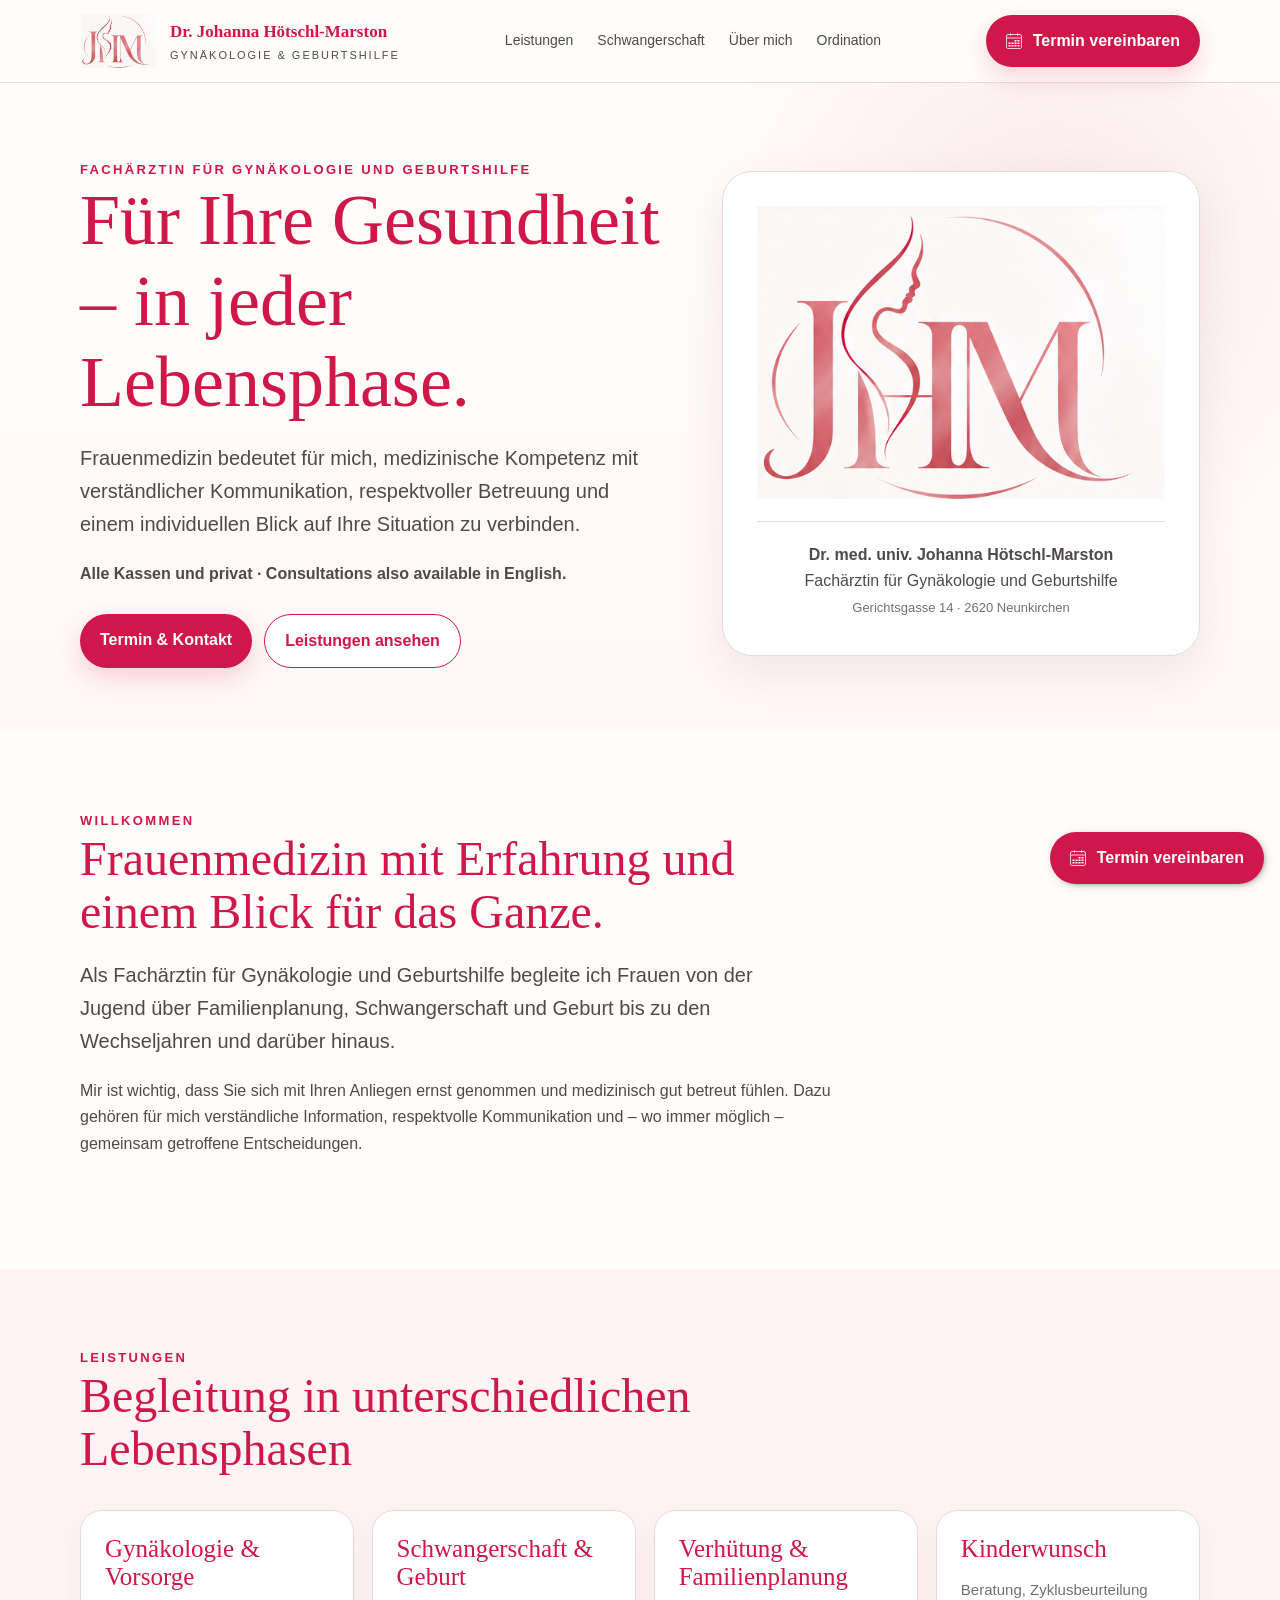
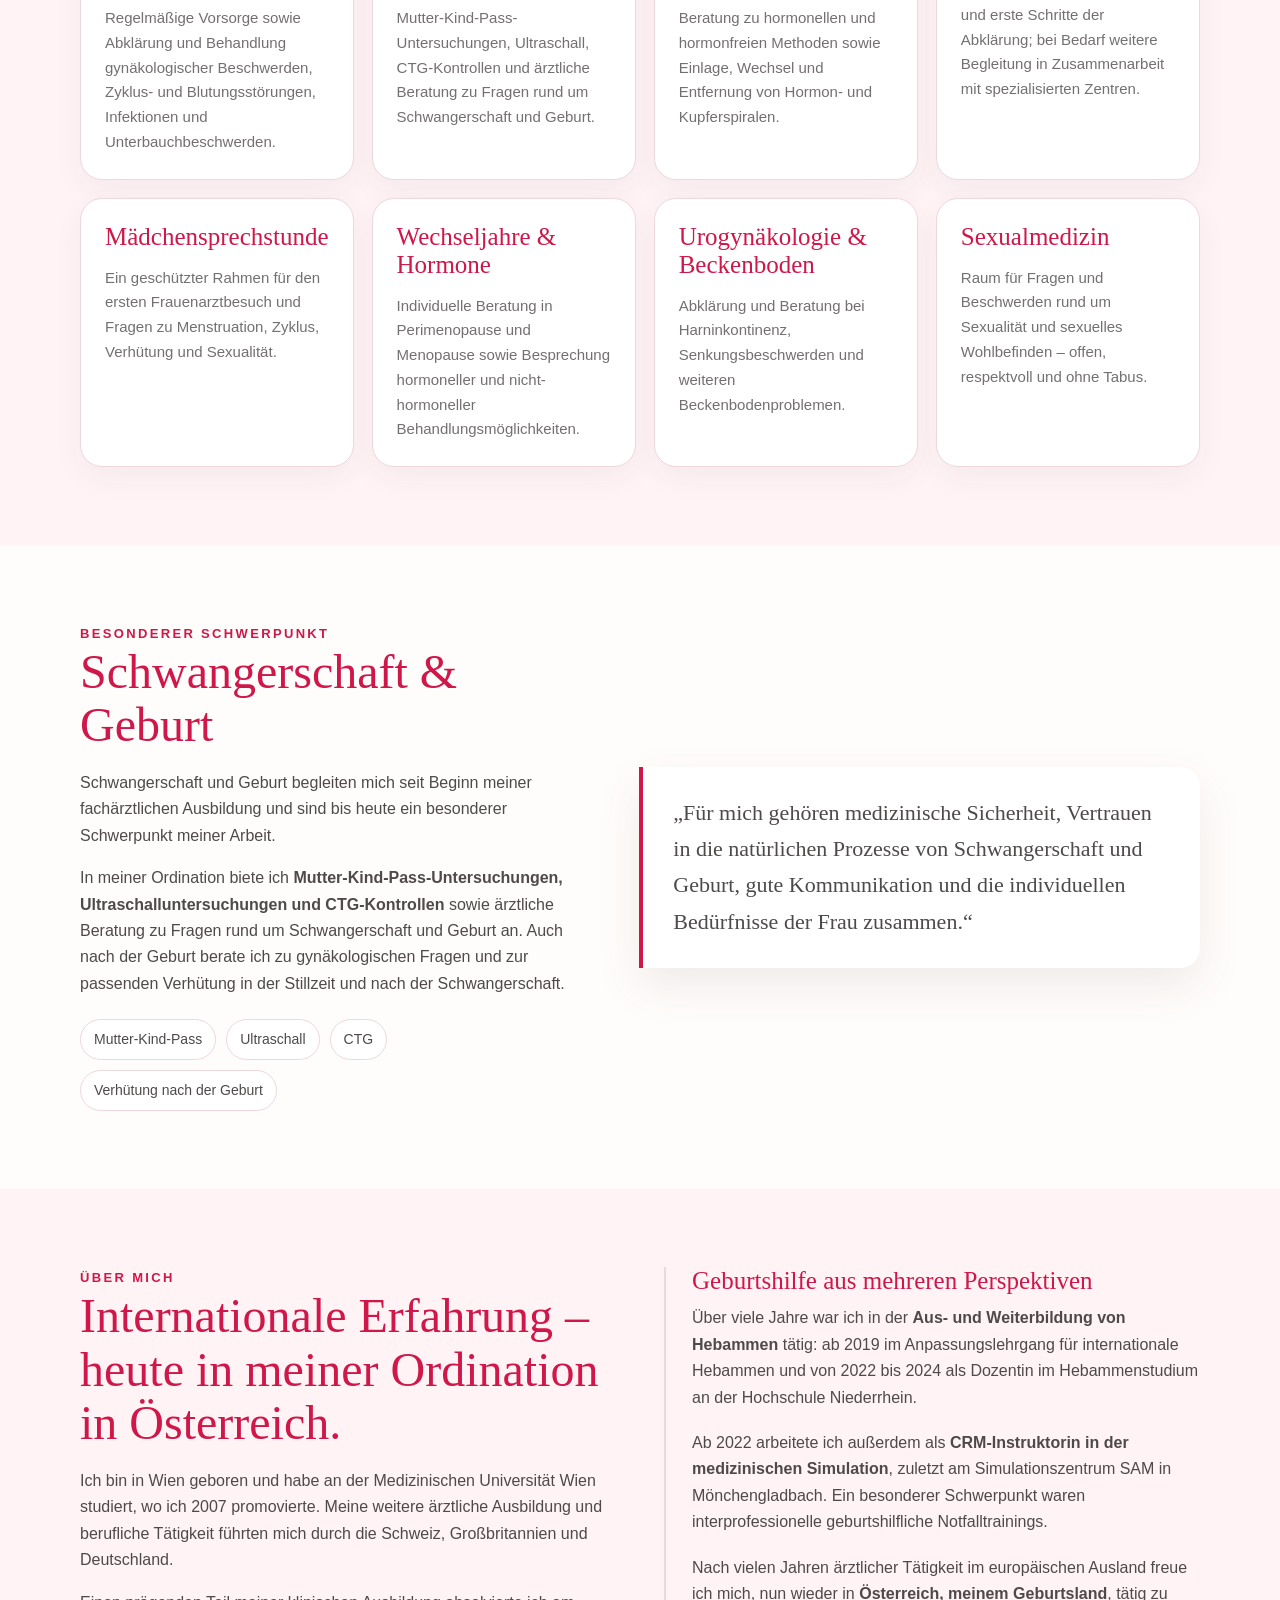
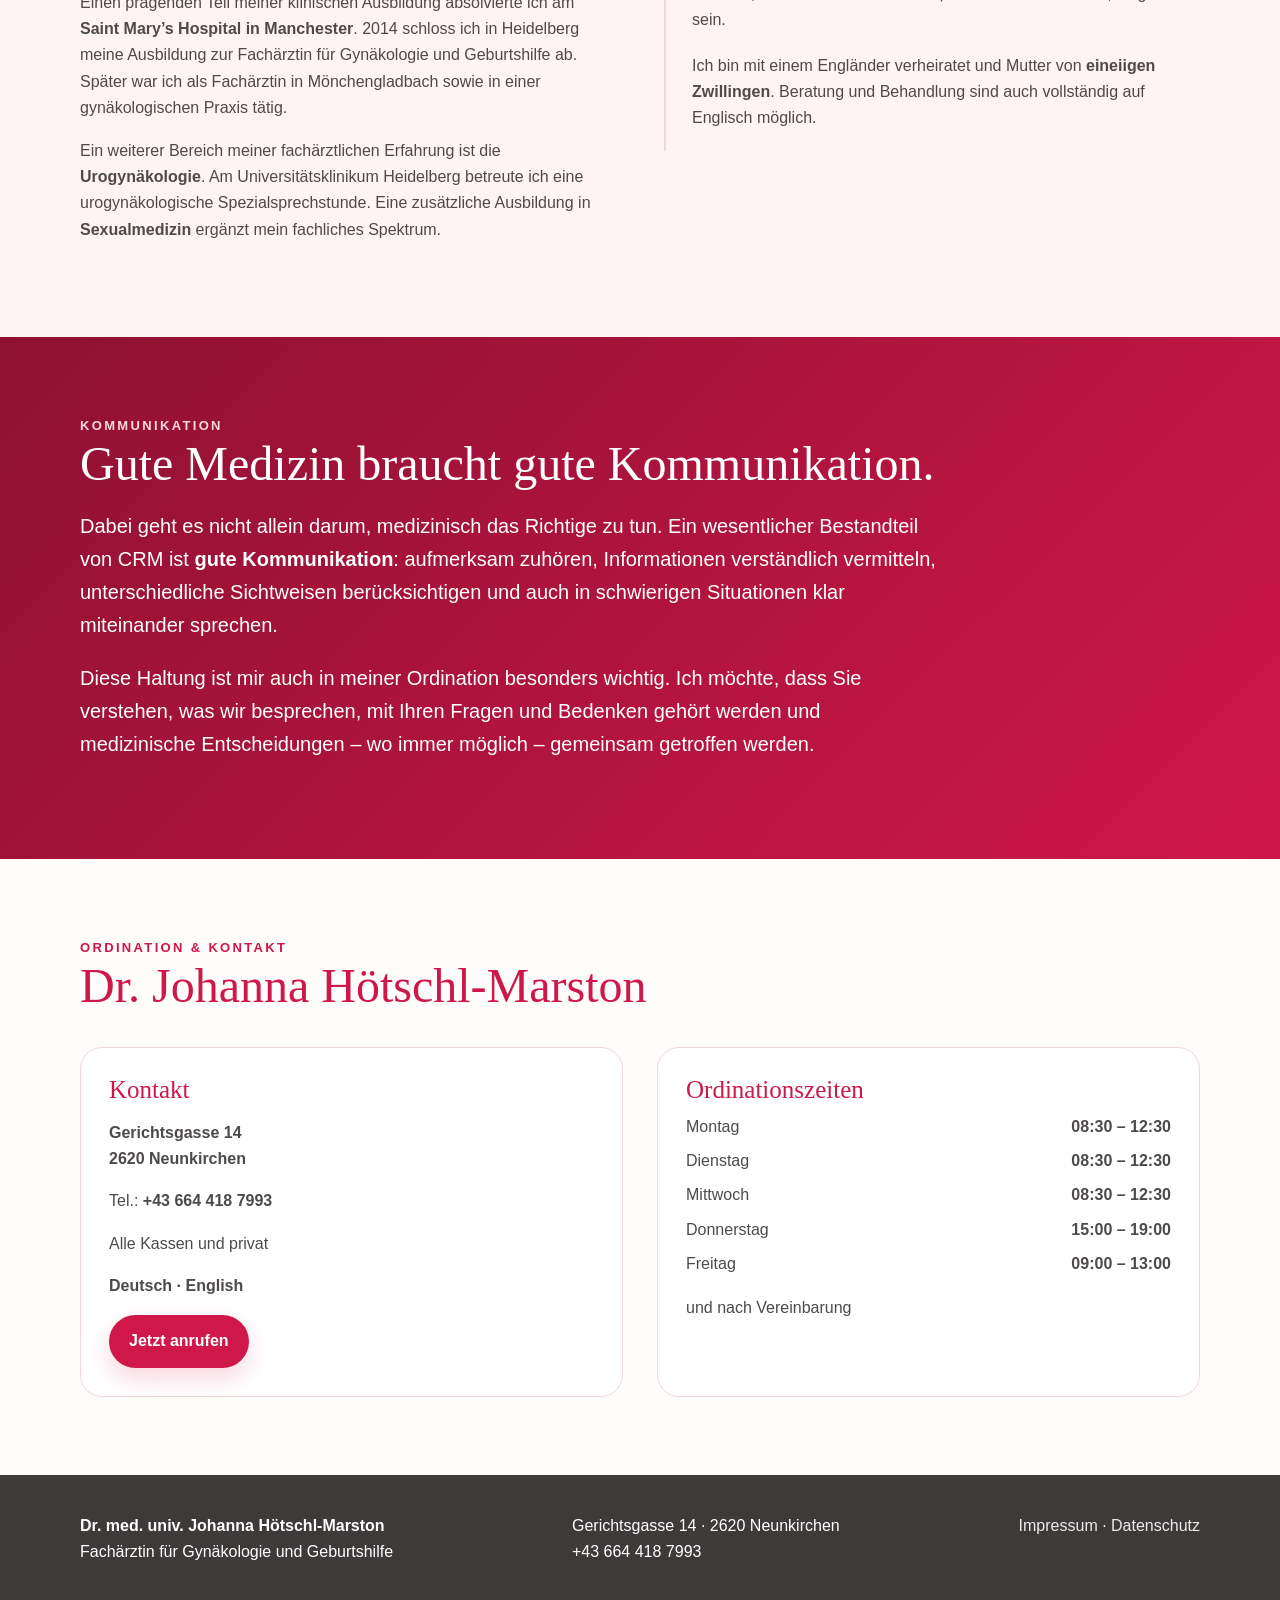
==== index.html @ db7ef334 "Set up static site structure and wire Cituro booking widget Split the single-file prototype into ind" ====
<!DOCTYPE html>
<html lang="de">
<head>
<meta charset="utf-8">
<meta name="viewport" content="width=device-width, initial-scale=1">
<title>Dr. Johanna Hötschl-Marston | Gynäkologie & Geburtshilfe</title>
<link rel="stylesheet" href="css/styles.css">
</head>
<body>

<header>
  <div class="container nav">
    <a class="brand" href="#start">
      <img src="assets/logo.png" alt="Praxislogo Dr. Johanna Hötschl-Marston">
      <div class="brand-text">
        <strong>Dr. Johanna Hötschl-Marston</strong>
        <span>Gynäkologie & Geburtshilfe</span>
      </div>
    </a>
    <nav aria-label="Hauptnavigation">
      <ul>
        <li><a href="#leistungen">Leistungen</a></li>
        <li><a href="#schwangerschaft">Schwangerschaft</a></li>
        <li><a href="#ueber-mich">Über mich</a></li>
        <li><a href="#ordination">Ordination</a></li>
      </ul>
    </nav>
    <a class="btn js-book-btn" href="#ordination">
      <svg class="cal-icon" aria-hidden="true" viewBox="0 0 20 20" width="16" height="16">
        <path stroke="currentColor" fill-opacity="0" stroke-width="1" d="M17.5 1.88C18.54 1.88 19.37 2.71 19.37 3.75C19.37 6.88 19.37 14.38 19.37 17.5C19.37 18.54 18.54 19.38 17.5 19.38C14.12 19.38 5.87 19.38 2.5 19.38C1.46 19.38 0.63 18.54 0.63 17.5C0.63 14.38 0.63 6.88 0.63 3.75C0.63 2.71 1.46 1.88 2.5 1.88C5.87 1.88 14.12 1.88 17.5 1.88Z M19.38 6.25L0.63 6.25 M5.63 3.44L5.63 0.31 M14.38 3.44L14.38 0.31"></path>
        <path fill="currentColor" stroke-opacity="1" d="M6.88 15L9.38 15L9.38 16.88L6.88 16.88L6.88 15Z M14.38 8.75L16.88 8.75L16.88 10.63L14.38 10.63L14.38 8.75Z M3.13 15L5.63 15L5.63 16.88L3.13 16.88L3.13 15Z M10.63 8.75L13.13 8.75L13.13 10.63L10.63 10.63L10.63 8.75Z M6.88 11.88L9.38 11.88L9.38 13.75L6.88 13.75L6.88 11.88Z M10.63 15L13.13 15L13.13 16.88L10.63 16.88L10.63 15Z M10.63 11.88L13.13 11.88L13.13 13.75L10.63 13.75L10.63 11.88Z M14.38 15L16.88 15L16.88 16.88L14.38 16.88L14.38 15Z M14.38 11.88L16.88 11.88L16.88 13.75L14.38 13.75L14.38 11.88Z M3.12 11.88L5.63 11.88L5.63 13.75L3.12 13.75L3.12 11.88Z"></path>
      </svg>
      Termin vereinbaren
    </a>
  </div>
</header>

<main id="start">
  <section class="hero">
    <div class="container hero-grid">
      <div>
        <div class="eyebrow">Fachärztin für Gynäkologie und Geburtshilfe</div>
        <h1>Für Ihre Gesundheit – in jeder Lebensphase.</h1>
        <p class="lead">Frauenmedizin bedeutet für mich, medizinische Kompetenz mit verständlicher Kommunikation, respektvoller Betreuung und einem individuellen Blick auf Ihre Situation zu verbinden.</p>
        <p><strong>Alle Kassen und privat · Consultations also available in English.</strong></p>
        <div class="hero-actions">
          <a class="btn js-book-btn" href="#ordination">Termin & Kontakt</a>
          <a class="btn secondary" href="#leistungen">Leistungen ansehen</a>
        </div>
      </div>
      <div class="hero-card">
        <img src="assets/logo.png" alt="Praxislogo Dr. Johanna Hötschl-Marston">
        <div class="hero-meta">
          <strong>Dr. med. univ. Johanna Hötschl-Marston</strong><br>
          Fachärztin für Gynäkologie und Geburtshilfe<br>
          <span class="small">Gerichtsgasse 14 · 2620 Neunkirchen</span>
        </div>
      </div>
    </div>
  </section>

  <section>
    <div class="container">
      <div class="section-intro">
        <div class="eyebrow">Willkommen</div>
        <h2>Frauenmedizin mit Erfahrung und einem Blick für das Ganze.</h2>
        <p class="lead">Als Fachärztin für Gynäkologie und Geburtshilfe begleite ich Frauen von der Jugend über Familienplanung, Schwangerschaft und Geburt bis zu den Wechseljahren und darüber hinaus.</p>
        <p>Mir ist wichtig, dass Sie sich mit Ihren Anliegen ernst genommen und medizinisch gut betreut fühlen. Dazu gehören für mich verständliche Information, respektvolle Kommunikation und – wo immer möglich – gemeinsam getroffene Entscheidungen.</p>
      </div>
    </div>
  </section>

  <section id="leistungen" class="focus">
    <div class="container">
      <div class="section-intro">
        <div class="eyebrow">Leistungen</div>
        <h2>Begleitung in unterschiedlichen Lebensphasen</h2>
      </div>
      <div class="services">
        <article class="card"><h3>Gynäkologie & Vorsorge</h3><p>Regelmäßige Vorsorge sowie Abklärung und Behandlung gynäkologischer Beschwerden, Zyklus- und Blutungsstörungen, Infektionen und Unterbauchbeschwerden.</p></article>
        <article class="card"><h3>Schwangerschaft & Geburt</h3><p>Mutter-Kind-Pass-Untersuchungen, Ultraschall, CTG-Kontrollen und ärztliche Beratung zu Fragen rund um Schwangerschaft und Geburt.</p></article>
        <article class="card"><h3>Verhütung & Familienplanung</h3><p>Beratung zu hormonellen und hormonfreien Methoden sowie Einlage, Wechsel und Entfernung von Hormon- und Kupferspiralen.</p></article>
        <article class="card"><h3>Kinderwunsch</h3><p>Beratung, Zyklusbeurteilung und erste Schritte der Abklärung; bei Bedarf weitere Begleitung in Zusammenarbeit mit spezialisierten Zentren.</p></article>
        <article class="card"><h3>Mädchensprechstunde</h3><p>Ein geschützter Rahmen für den ersten Frauenarztbesuch und Fragen zu Menstruation, Zyklus, Verhütung und Sexualität.</p></article>
        <article class="card"><h3>Wechseljahre & Hormone</h3><p>Individuelle Beratung in Perimenopause und Menopause sowie Besprechung hormoneller und nicht-hormoneller Behandlungsmöglichkeiten.</p></article>
        <article class="card"><h3>Urogynäkologie & Beckenboden</h3><p>Abklärung und Beratung bei Harninkontinenz, Senkungsbeschwerden und weiteren Beckenbodenproblemen.</p></article>
        <article class="card"><h3>Sexualmedizin</h3><p>Raum für Fragen und Beschwerden rund um Sexualität und sexuelles Wohlbefinden – offen, respektvoll und ohne Tabus.</p></article>
      </div>
    </div>
  </section>

  <section id="schwangerschaft">
    <div class="container focus-grid">
      <div>
        <div class="eyebrow">Besonderer Schwerpunkt</div>
        <h2>Schwangerschaft & Geburt</h2>
        <p>Schwangerschaft und Geburt begleiten mich seit Beginn meiner fachärztlichen Ausbildung und sind bis heute ein besonderer Schwerpunkt meiner Arbeit.</p>
        <p>In meiner Ordination biete ich <strong>Mutter-Kind-Pass-Untersuchungen, Ultraschalluntersuchungen und CTG-Kontrollen</strong> sowie ärztliche Beratung zu Fragen rund um Schwangerschaft und Geburt an. Auch nach der Geburt berate ich zu gynäkologischen Fragen und zur passenden Verhütung in der Stillzeit und nach der Schwangerschaft.</p>
        <div class="chips">
          <span class="chip">Mutter-Kind-Pass</span><span class="chip">Ultraschall</span><span class="chip">CTG</span><span class="chip">Verhütung nach der Geburt</span>
        </div>
      </div>
      <div class="quote">
        „Für mich gehören medizinische Sicherheit, Vertrauen in die natürlichen Prozesse von Schwangerschaft und Geburt, gute Kommunikation und die individuellen Bedürfnisse der Frau zusammen.“
      </div>
    </div>
  </section>

  <section id="ueber-mich" class="focus">
    <div class="container two-col">
      <div>
        <div class="eyebrow">Über mich</div>
        <h2>Internationale Erfahrung – heute in meiner Ordination in Österreich.</h2>
        <p>Ich bin in Wien geboren und habe an der Medizinischen Universität Wien studiert, wo ich 2007 promovierte. Meine weitere ärztliche Ausbildung und berufliche Tätigkeit führten mich durch die Schweiz, Großbritannien und Deutschland.</p>
        <p>Einen prägenden Teil meiner klinischen Ausbildung absolvierte ich am <strong>Saint Mary’s Hospital in Manchester</strong>. 2014 schloss ich in Heidelberg meine Ausbildung zur Fachärztin für Gynäkologie und Geburtshilfe ab. Später war ich als Fachärztin in Mönchengladbach sowie in einer gynäkologischen Praxis tätig.</p>
        <p>Ein weiterer Bereich meiner fachärztlichen Erfahrung ist die <strong>Urogynäkologie</strong>. Am Universitätsklinikum Heidelberg betreute ich eine urogynäkologische Spezialsprechstunde. Eine zusätzliche Ausbildung in <strong>Sexualmedizin</strong> ergänzt mein fachliches Spektrum.</p>
      </div>
      <div class="timeline">
        <h3>Geburtshilfe aus mehreren Perspektiven</h3>
        <p>Über viele Jahre war ich in der <strong>Aus- und Weiterbildung von Hebammen</strong> tätig: ab 2019 im Anpassungslehrgang für internationale Hebammen und von 2022 bis 2024 als Dozentin im Hebammenstudium an der Hochschule Niederrhein.</p>
        <p>Ab 2022 arbeitete ich außerdem als <strong>CRM-Instruktorin in der medizinischen Simulation</strong>, zuletzt am Simulationszentrum SAM in Mönchengladbach. Ein besonderer Schwerpunkt waren interprofessionelle geburtshilfliche Notfalltrainings.</p>
        <p>Nach vielen Jahren ärztlicher Tätigkeit im europäischen Ausland freue ich mich, nun wieder in <strong>Österreich, meinem Geburtsland</strong>, tätig zu sein.</p>
        <p>Ich bin mit einem Engländer verheiratet und Mutter von <strong>eineiigen Zwillingen</strong>. Beratung und Behandlung sind auch vollständig auf Englisch möglich.</p>
      </div>
    </div>
  </section>

  <section class="communication">
    <div class="container">
      <div class="eyebrow" style="color:#ffd8e1">Kommunikation</div>
      <h2>Gute Medizin braucht gute Kommunikation.</h2>
      <div class="copy">
        <p>Dabei geht es nicht allein darum, medizinisch das Richtige zu tun. Ein wesentlicher Bestandteil von CRM ist <strong>gute Kommunikation</strong>: aufmerksam zuhören, Informationen verständlich vermitteln, unterschiedliche Sichtweisen berücksichtigen und auch in schwierigen Situationen klar miteinander sprechen.</p>
        <p>Diese Haltung ist mir auch in meiner Ordination besonders wichtig. Ich möchte, dass Sie verstehen, was wir besprechen, mit Ihren Fragen und Bedenken gehört werden und medizinische Entscheidungen – wo immer möglich – gemeinsam getroffen werden.</p>
      </div>
    </div>
  </section>

  <section id="ordination">
    <div class="container">
      <div class="section-intro">
        <div class="eyebrow">Ordination & Kontakt</div>
        <h2>Dr. Johanna Hötschl-Marston</h2>
      </div>
      <div class="info-grid">
        <div class="info-box">
          <h3>Kontakt</h3>
          <p><strong>Gerichtsgasse 14<br>2620 Neunkirchen</strong></p>
          <p>Tel.: <a href="tel:+436644187993"><strong>+43 664 418 7993</strong></a></p>
          <p>Alle Kassen und privat</p>
          <p><strong>Deutsch · English</strong></p>
          <a class="btn" href="tel:+436644187993">Jetzt anrufen</a>
          <div class="cituroContainer"></div>
        </div>
        <div class="info-box">
          <h3>Ordinationszeiten</h3>
          <div class="hours">
            <span>Montag</span><strong>08:30 – 12:30</strong>
            <span>Dienstag</span><strong>08:30 – 12:30</strong>
            <span>Mittwoch</span><strong>08:30 – 12:30</strong>
            <span>Donnerstag</span><strong>15:00 – 19:00</strong>
            <span>Freitag</span><strong>09:00 – 13:00</strong>
          </div>
          <p style="margin-top:18px">und nach Vereinbarung</p>
        </div>
      </div>
    </div>
  </section>
</main>

<footer>
  <div class="container">
    <div><strong>Dr. med. univ. Johanna Hötschl-Marston</strong><br>Fachärztin für Gynäkologie und Geburtshilfe</div>
    <div>Gerichtsgasse 14 · 2620 Neunkirchen<br>+43 664 418 7993</div>
    <div><a href="#">Impressum</a> · <a href="#">Datenschutz</a></div>
  </div>
</footer>

<a class="btn js-book-btn btn-floating" href="#ordination">
  <svg class="cal-icon" aria-hidden="true" viewBox="0 0 20 20" width="16" height="16">
    <path stroke="currentColor" fill-opacity="0" stroke-width="1" d="M17.5 1.88C18.54 1.88 19.37 2.71 19.37 3.75C19.37 6.88 19.37 14.38 19.37 17.5C19.37 18.54 18.54 19.38 17.5 19.38C14.12 19.38 5.87 19.38 2.5 19.38C1.46 19.38 0.63 18.54 0.63 17.5C0.63 14.38 0.63 6.88 0.63 3.75C0.63 2.71 1.46 1.88 2.5 1.88C5.87 1.88 14.12 1.88 17.5 1.88Z M19.38 6.25L0.63 6.25 M5.63 3.44L5.63 0.31 M14.38 3.44L14.38 0.31"></path>
    <path fill="currentColor" stroke-opacity="1" d="M6.88 15L9.38 15L9.38 16.88L6.88 16.88L6.88 15Z M14.38 8.75L16.88 8.75L16.88 10.63L14.38 10.63L14.38 8.75Z M3.13 15L5.63 15L5.63 16.88L3.13 16.88L3.13 15Z M10.63 8.75L13.13 8.75L13.13 10.63L10.63 10.63L10.63 8.75Z M6.88 11.88L9.38 11.88L9.38 13.75L6.88 13.75L6.88 11.88Z M10.63 15L13.13 15L13.13 16.88L10.63 16.88L10.63 15Z M10.63 11.88L13.13 11.88L13.13 13.75L10.63 13.75L10.63 11.88Z M14.38 15L16.88 15L16.88 16.88L14.38 16.88L14.38 15Z M14.38 11.88L16.88 11.88L16.88 13.75L14.38 13.75L14.38 11.88Z M3.12 11.88L5.63 11.88L5.63 13.75L3.12 13.75L3.12 11.88Z"></path>
  </svg>
  Termin vereinbaren
</a>
<script id="cituro-widget-loader" src="https://app.cituro.com/booking-widget" data-account-number="1636672" defer></script>
<script src="js/cituro.js" defer></script>
</body>
</html>
---- css/styles.css ----
:root {
  --rose:#cf1749;
  --rose-soft:#e8909f;
  --rose-pale:#fff3f5;
  --ink:#4e4a4a;
  --muted:#746f70;
  --paper:#fffdfb;
  --line:#edd8dc;
  --shadow:0 18px 45px rgba(98,65,74,.10);
}
*{box-sizing:border-box}
html{scroll-behavior:smooth}
body{
  margin:0;background:var(--paper);color:var(--ink);
  font-family:Arial,Helvetica,sans-serif;line-height:1.65;
}
a{color:inherit;text-decoration:none}
img{max-width:100%;display:block}
.container{width:min(1120px,calc(100% - 40px));margin:auto}
header{
  position:sticky;top:0;z-index:10;
  background:rgba(255,253,251,.94);backdrop-filter:blur(10px);
  border-bottom:1px solid var(--line)
}
.nav{height:82px;display:flex;align-items:center;justify-content:space-between;gap:24px}
.brand{display:flex;align-items:center;gap:12px}
.brand img{width:78px;height:54px;object-fit:contain}
.brand-text strong{font-family:Georgia,serif;color:var(--rose);font-size:17px}
.brand-text span{display:block;font-size:11px;letter-spacing:.18em;text-transform:uppercase}
nav ul{display:flex;gap:24px;list-style:none;margin:0;padding:0;font-size:14px}
.btn{
  display:inline-block;background:var(--rose);color:white;
  padding:13px 20px;border-radius:999px;font-weight:700;
  box-shadow:0 10px 26px rgba(207,23,73,.18)
}
.btn.secondary{background:white;color:var(--rose);border:1px solid var(--rose);box-shadow:none}
.hero{
  padding:76px 0 64px;
  background:
    radial-gradient(circle at 82% 22%, rgba(232,144,159,.18), transparent 30%),
    linear-gradient(180deg,#fffdfb 0%,#fff8f8 100%);
}
.hero-grid{display:grid;grid-template-columns:1.1fr .9fr;gap:58px;align-items:center}
.eyebrow{color:var(--rose);text-transform:uppercase;letter-spacing:.18em;font-weight:700;font-size:13px}
h1,h2,h3{font-family:Georgia,'Times New Roman',serif;font-weight:500;line-height:1.12;margin-top:0}
h1{font-size:clamp(42px,6vw,72px);color:var(--rose);margin-bottom:18px}
h2{font-size:clamp(34px,4vw,48px);color:var(--rose);margin-bottom:18px}
h3{font-size:25px;color:var(--rose);margin-bottom:10px}
.lead{font-size:20px;max-width:720px}
.hero-card{
  background:white;border:1px solid var(--line);border-radius:30px;
  padding:34px;box-shadow:var(--shadow)
}
.hero-card img{width:100%;max-width:430px;margin:auto}
.hero-meta{text-align:center;border-top:1px solid var(--line);margin-top:22px;padding-top:20px}
.hero-actions{display:flex;gap:12px;flex-wrap:wrap;margin-top:26px}
section{padding:78px 0}
.section-intro{max-width:760px;margin-bottom:34px}
.services{display:grid;grid-template-columns:repeat(4,1fr);gap:18px}
.card{
  background:white;border:1px solid var(--line);border-radius:22px;
  padding:24px;box-shadow:0 10px 30px rgba(82,63,67,.05)
}
.card p{margin-bottom:0;color:var(--muted);font-size:15px}
.focus{background:var(--rose-pale)}
.focus-grid{display:grid;grid-template-columns:.95fr 1.05fr;gap:52px;align-items:center}
.quote{
  background:white;border-left:4px solid var(--rose);
  padding:28px 30px;border-radius:0 20px 20px 0;
  box-shadow:var(--shadow);font-family:Georgia,serif;font-size:22px
}
.chips{display:flex;flex-wrap:wrap;gap:10px;margin-top:22px}
.chip{background:white;border:1px solid var(--line);border-radius:999px;padding:8px 13px;font-size:14px}
.two-col{display:grid;grid-template-columns:1fr 1fr;gap:48px;align-items:start}
.timeline{border-left:2px solid var(--line);padding-left:26px}
.timeline p{margin:0 0 19px}
.communication{
  background:linear-gradient(135deg,#8f1131,#cf1749);color:white
}
.communication h2{color:white}
.communication .copy{max-width:860px;font-size:20px}
.info-grid{display:grid;grid-template-columns:1fr 1fr;gap:34px}
.info-box{background:white;border:1px solid var(--line);border-radius:22px;padding:28px}
.hours{display:grid;grid-template-columns:1fr auto;gap:8px 22px}
.small{font-size:13px;color:var(--muted)}
footer{background:#3f3a3a;color:white;padding:38px 0}
footer .container{display:flex;justify-content:space-between;gap:30px;flex-wrap:wrap}
footer a{opacity:.9}
.note{
  margin-top:26px;padding:14px 16px;background:#fff6df;border-radius:14px;
  color:#6e5d27;font-size:13px
}
@media(max-width:900px){
  nav ul{display:none}
  .hero-grid,.focus-grid,.two-col,.info-grid{grid-template-columns:1fr}
  .services{grid-template-columns:repeat(2,1fr)}
  .hero{padding-top:48px}
}
@media(max-width:560px){
  .container{width:min(100% - 26px,1120px)}
  .brand-text{display:none}
  .services{grid-template-columns:1fr}
  .nav .btn{padding:10px 14px;font-size:13px}
  section{padding:58px 0}
}

.btn .cal-icon{vertical-align:-3px;margin-right:6px}
.btn-floating{
  position:fixed;right:1em;bottom:1em;z-index:999;
  box-shadow:2px 2px 5px -2px rgba(0,0,0,.3),2px 2px 12px -2px rgba(0,0,0,.2);
}
/* Cituro renders its own floating button (blue, in body); we use our own
   .btn-floating pill instead so both booking buttons match the site design. */
.cituroContainer[floating]{display:none !important}
section[id]{scroll-margin-top:100px}
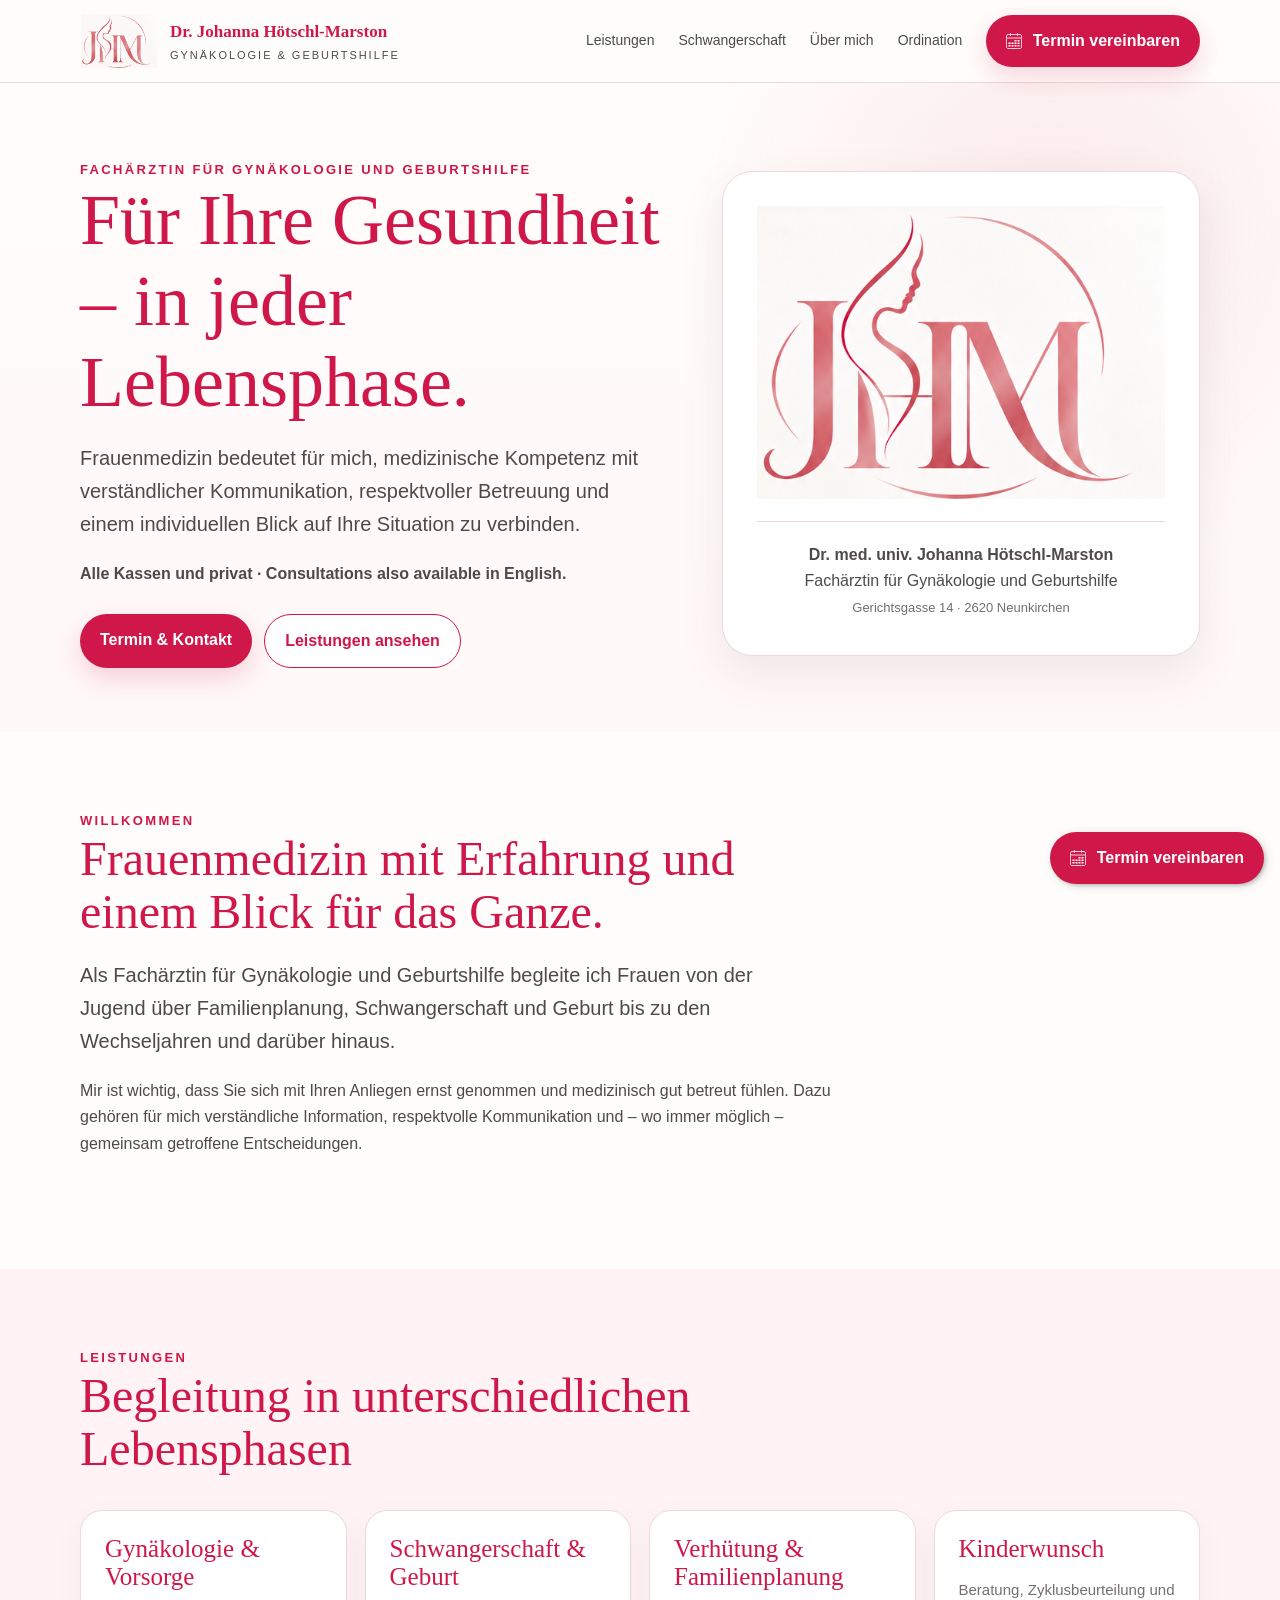
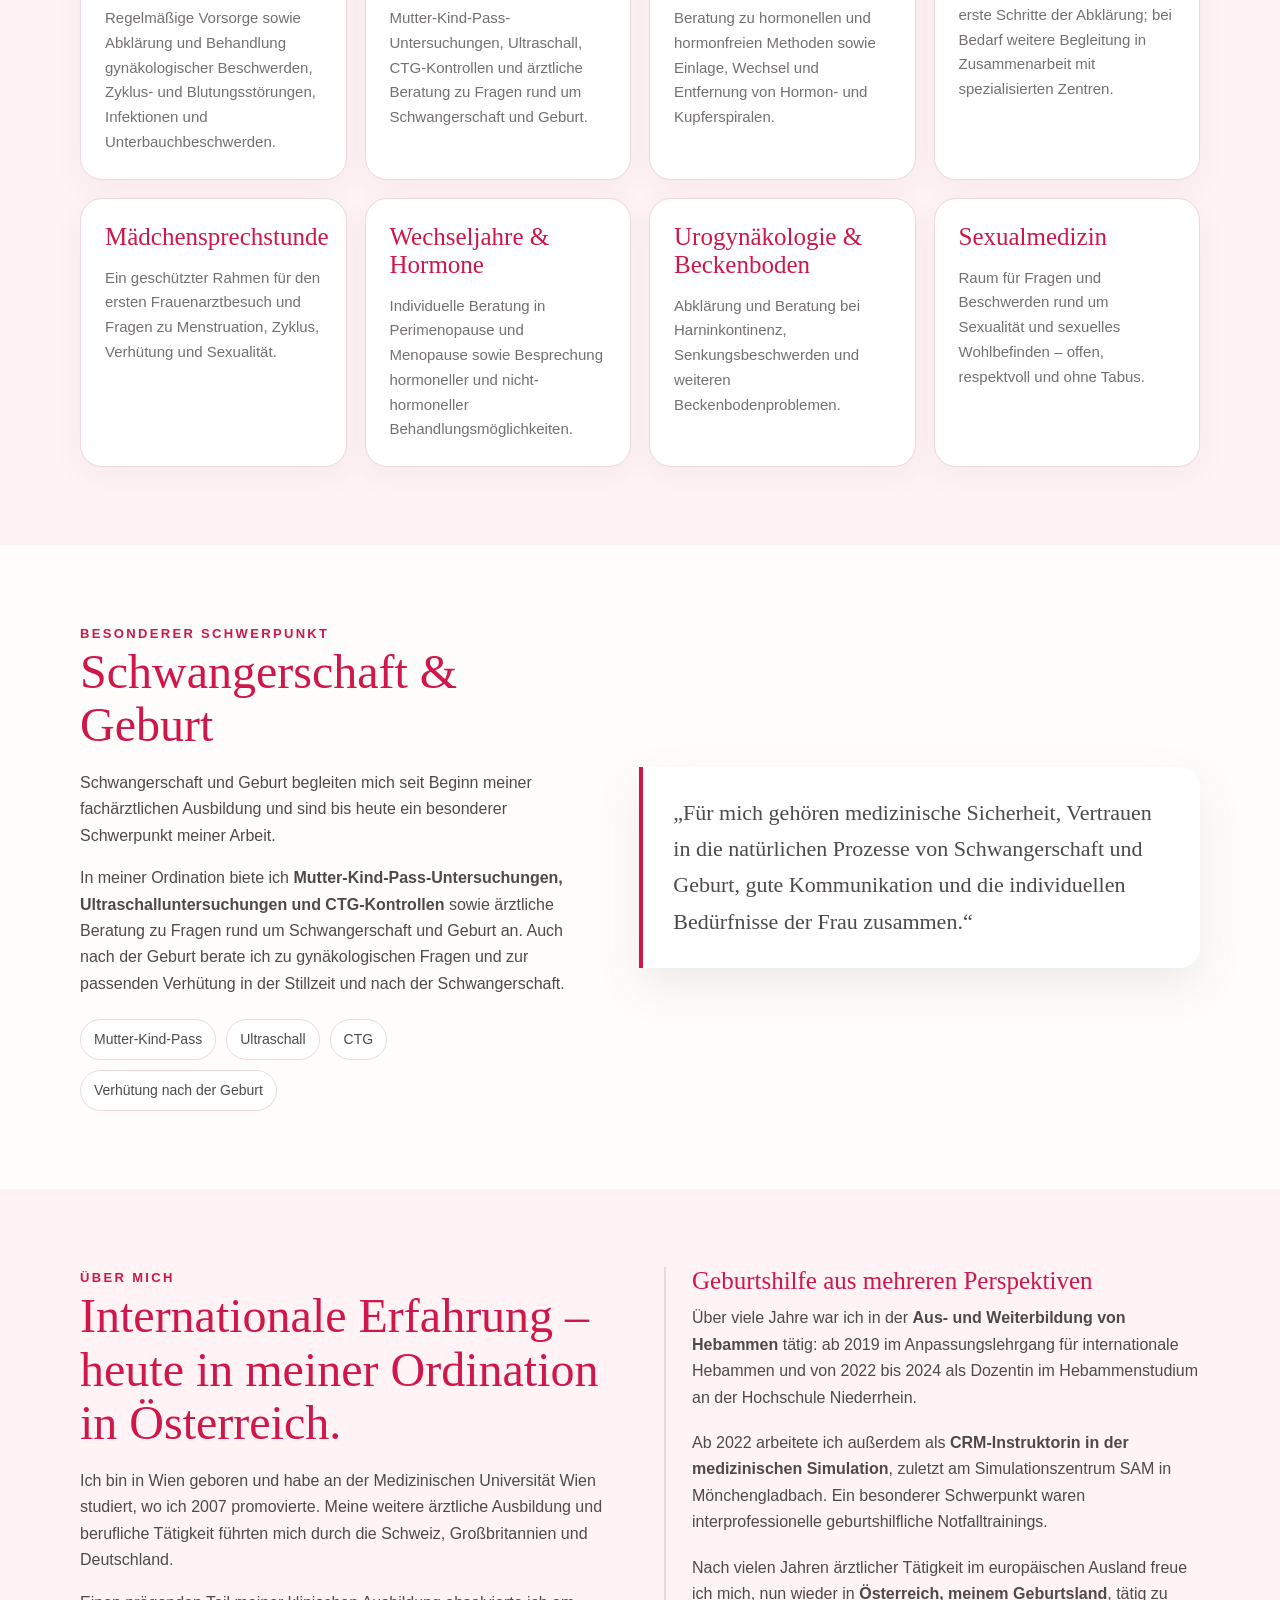
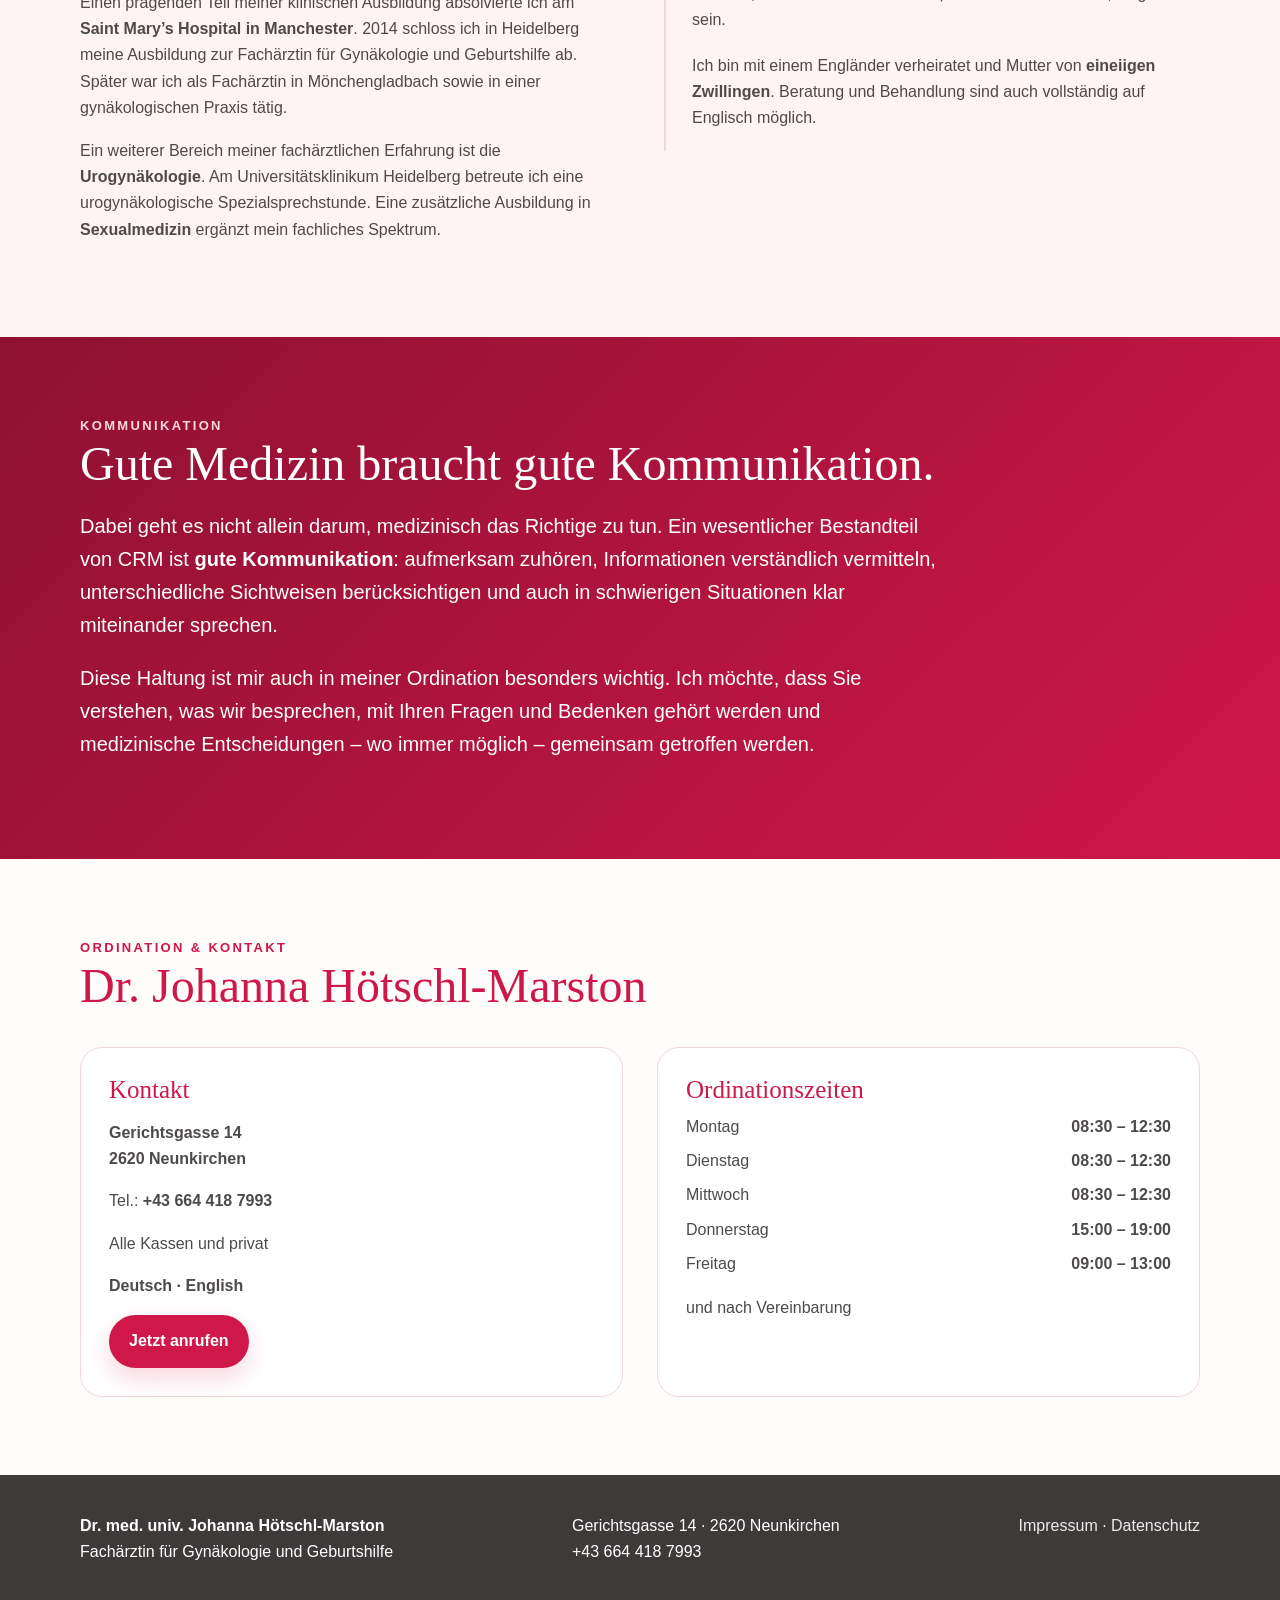
==== commit dad3c2dc: "Add responsive header nav with hamburger menu and mobile-safe CTA Collapses nav links into a right-a" ====
--- a/index.html
+++ b/index.html
@@ -17,21 +17,26 @@
         <span>Gynäkologie & Geburtshilfe</span>
       </div>
     </a>
-    <nav aria-label="Hauptnavigation">
-      <ul>
-        <li><a href="#leistungen">Leistungen</a></li>
-        <li><a href="#schwangerschaft">Schwangerschaft</a></li>
-        <li><a href="#ueber-mich">Über mich</a></li>
-        <li><a href="#ordination">Ordination</a></li>
-      </ul>
-    </nav>
-    <a class="btn js-book-btn" href="#ordination">
-      <svg class="cal-icon" aria-hidden="true" viewBox="0 0 20 20" width="16" height="16">
-        <path stroke="currentColor" fill-opacity="0" stroke-width="1" d="M17.5 1.88C18.54 1.88 19.37 2.71 19.37 3.75C19.37 6.88 19.37 14.38 19.37 17.5C19.37 18.54 18.54 19.38 17.5 19.38C14.12 19.38 5.87 19.38 2.5 19.38C1.46 19.38 0.63 18.54 0.63 17.5C0.63 14.38 0.63 6.88 0.63 3.75C0.63 2.71 1.46 1.88 2.5 1.88C5.87 1.88 14.12 1.88 17.5 1.88Z M19.38 6.25L0.63 6.25 M5.63 3.44L5.63 0.31 M14.38 3.44L14.38 0.31"></path>
-        <path fill="currentColor" stroke-opacity="1" d="M6.88 15L9.38 15L9.38 16.88L6.88 16.88L6.88 15Z M14.38 8.75L16.88 8.75L16.88 10.63L14.38 10.63L14.38 8.75Z M3.13 15L5.63 15L5.63 16.88L3.13 16.88L3.13 15Z M10.63 8.75L13.13 8.75L13.13 10.63L10.63 10.63L10.63 8.75Z M6.88 11.88L9.38 11.88L9.38 13.75L6.88 13.75L6.88 11.88Z M10.63 15L13.13 15L13.13 16.88L10.63 16.88L10.63 15Z M10.63 11.88L13.13 11.88L13.13 13.75L10.63 13.75L10.63 11.88Z M14.38 15L16.88 15L16.88 16.88L14.38 16.88L14.38 15Z M14.38 11.88L16.88 11.88L16.88 13.75L14.38 13.75L14.38 11.88Z M3.12 11.88L5.63 11.88L5.63 13.75L3.12 13.75L3.12 11.88Z"></path>
-      </svg>
-      Termin vereinbaren
-    </a>
+    <div class="nav-right">
+      <nav aria-label="Hauptnavigation">
+        <ul id="mainNav">
+          <li><a href="#leistungen">Leistungen</a></li>
+          <li><a href="#schwangerschaft">Schwangerschaft</a></li>
+          <li><a href="#ueber-mich">Über mich</a></li>
+          <li><a href="#ordination">Ordination</a></li>
+        </ul>
+      </nav>
+      <a class="btn js-book-btn" href="#ordination" aria-label="Termin vereinbaren">
+        <svg class="cal-icon" aria-hidden="true" viewBox="0 0 20 20" width="16" height="16">
+          <path stroke="currentColor" fill-opacity="0" stroke-width="1" d="M17.5 1.88C18.54 1.88 19.37 2.71 19.37 3.75C19.37 6.88 19.37 14.38 19.37 17.5C19.37 18.54 18.54 19.38 17.5 19.38C14.12 19.38 5.87 19.38 2.5 19.38C1.46 19.38 0.63 18.54 0.63 17.5C0.63 14.38 0.63 6.88 0.63 3.75C0.63 2.71 1.46 1.88 2.5 1.88C5.87 1.88 14.12 1.88 17.5 1.88Z M19.38 6.25L0.63 6.25 M5.63 3.44L5.63 0.31 M14.38 3.44L14.38 0.31"></path>
+          <path fill="currentColor" stroke-opacity="1" d="M6.88 15L9.38 15L9.38 16.88L6.88 16.88L6.88 15Z M14.38 8.75L16.88 8.75L16.88 10.63L14.38 10.63L14.38 8.75Z M3.13 15L5.63 15L5.63 16.88L3.13 16.88L3.13 15Z M10.63 8.75L13.13 8.75L13.13 10.63L10.63 10.63L10.63 8.75Z M6.88 11.88L9.38 11.88L9.38 13.75L6.88 13.75L6.88 11.88Z M10.63 15L13.13 15L13.13 16.88L10.63 16.88L10.63 15Z M10.63 11.88L13.13 11.88L13.13 13.75L10.63 13.75L10.63 11.88Z M14.38 15L16.88 15L16.88 16.88L14.38 16.88L14.38 15Z M14.38 11.88L16.88 11.88L16.88 13.75L14.38 13.75L14.38 11.88Z M3.12 11.88L5.63 11.88L5.63 13.75L3.12 13.75L3.12 11.88Z"></path>
+        </svg>
+        <span class="btn-label">Termin</span><span class="btn-label-extra"> vereinbaren</span>
+      </a>
+      <button class="nav-toggle" type="button" aria-expanded="false" aria-controls="mainNav" aria-label="Menü öffnen">
+        <span></span><span></span><span></span>
+      </button>
+    </div>
   </div>
 </header>
 
@@ -185,5 +190,6 @@
 </a>
 <script id="cituro-widget-loader" src="https://app.cituro.com/booking-widget" data-account-number="1636672" defer></script>
 <script src="js/cituro.js" defer></script>
+<script src="js/nav.js" defer></script>
 </body>
 </html>
--- a/css/styles.css
+++ b/css/styles.css
@@ -23,17 +23,21 @@
   border-bottom:1px solid var(--line)
 }
 .nav{height:82px;display:flex;align-items:center;justify-content:space-between;gap:24px}
-.brand{display:flex;align-items:center;gap:12px}
-.brand img{width:78px;height:54px;object-fit:contain}
-.brand-text strong{font-family:Georgia,serif;color:var(--rose);font-size:17px}
-.brand-text span{display:block;font-size:11px;letter-spacing:.18em;text-transform:uppercase}
+.nav-right{display:flex;align-items:center;gap:24px;position:relative}
+.nav-toggle{display:none}
+.brand{display:flex;align-items:center;gap:12px;min-width:0;flex-shrink:1}
+.brand img{width:78px;height:54px;object-fit:contain;flex-shrink:0}
+.brand-text{min-width:0}
+.brand-text strong{font-family:Georgia,serif;color:var(--rose);font-size:17px;white-space:nowrap;display:block}
+.brand-text span{display:block;font-size:11px;letter-spacing:.18em;text-transform:uppercase;white-space:nowrap;overflow:hidden;text-overflow:ellipsis}
 nav ul{display:flex;gap:24px;list-style:none;margin:0;padding:0;font-size:14px}
 .btn{
-  display:inline-block;background:var(--rose);color:white;
+  display:inline-block;background:var(--rose);color:white;white-space:nowrap;
   padding:13px 20px;border-radius:999px;font-weight:700;
   box-shadow:0 10px 26px rgba(207,23,73,.18)
 }
 .btn.secondary{background:white;color:var(--rose);border:1px solid var(--rose);box-shadow:none}
+.btn .cal-icon{vertical-align:-3px;margin-right:6px}
 .hero{
   padding:76px 0 64px;
   background:
@@ -56,7 +60,7 @@
 .hero-actions{display:flex;gap:12px;flex-wrap:wrap;margin-top:26px}
 section{padding:78px 0}
 .section-intro{max-width:760px;margin-bottom:34px}
-.services{display:grid;grid-template-columns:repeat(4,1fr);gap:18px}
+.services{display:grid;grid-template-columns:repeat(4,minmax(0,1fr));gap:18px}
 .card{
   background:white;border:1px solid var(--line);border-radius:22px;
   padding:24px;box-shadow:0 10px 30px rgba(82,63,67,.05)
@@ -90,21 +94,47 @@
   margin-top:26px;padding:14px 16px;background:#fff6df;border-radius:14px;
   color:#6e5d27;font-size:13px
 }
+@media(max-width:1060px){
+  .brand img{width:60px;height:42px}
+  .brand-text strong{font-size:14px}
+  .brand-text span{font-size:9px;letter-spacing:.12em}
+  .nav .btn-label-extra{display:none}
+}
 @media(max-width:900px){
-  nav ul{display:none}
+  .nav-toggle{
+    display:flex;flex-direction:column;justify-content:center;gap:5px;
+    width:38px;height:38px;padding:0;border:none;background:none;cursor:pointer
+  }
+  .nav-toggle span{display:block;width:100%;height:2px;background:var(--rose);border-radius:2px}
+  nav ul{
+    display:none;
+    position:absolute;top:100%;right:0;left:auto;
+    width:220px;
+    flex-direction:column;gap:0;
+    background:var(--paper);border:1px solid var(--line);border-radius:0 0 14px 14px;
+    padding:8px 0;box-shadow:0 14px 28px rgba(98,65,74,.12)
+  }
+  nav ul.open{display:flex}
+  nav ul li a{display:block;padding:12px 20px;text-align:right;font-family:Georgia,'Times New Roman',serif}
   .hero-grid,.focus-grid,.two-col,.info-grid{grid-template-columns:1fr}
   .services{grid-template-columns:repeat(2,1fr)}
   .hero{padding-top:48px}
 }
 @media(max-width:560px){
   .container{width:min(100% - 26px,1120px)}
-  .brand-text{display:none}
+  .nav{gap:8px}
+  .nav-right{gap:8px}
+  .brand{gap:8px}
+  .brand img{width:44px;height:31px}
+  .brand-text strong{font-size:11px}
+  .brand-text span{display:none}
   .services{grid-template-columns:1fr}
-  .nav .btn{padding:10px 14px;font-size:13px}
+  .nav .btn-label{display:none}
+  .nav .js-book-btn{padding:10px;display:inline-flex;align-items:center;justify-content:center}
+  .nav .cal-icon{margin-right:0;vertical-align:0}
   section{padding:58px 0}
 }
 
-.btn .cal-icon{vertical-align:-3px;margin-right:6px}
 .btn-floating{
   position:fixed;right:1em;bottom:1em;z-index:999;
   box-shadow:2px 2px 5px -2px rgba(0,0,0,.3),2px 2px 12px -2px rgba(0,0,0,.2);
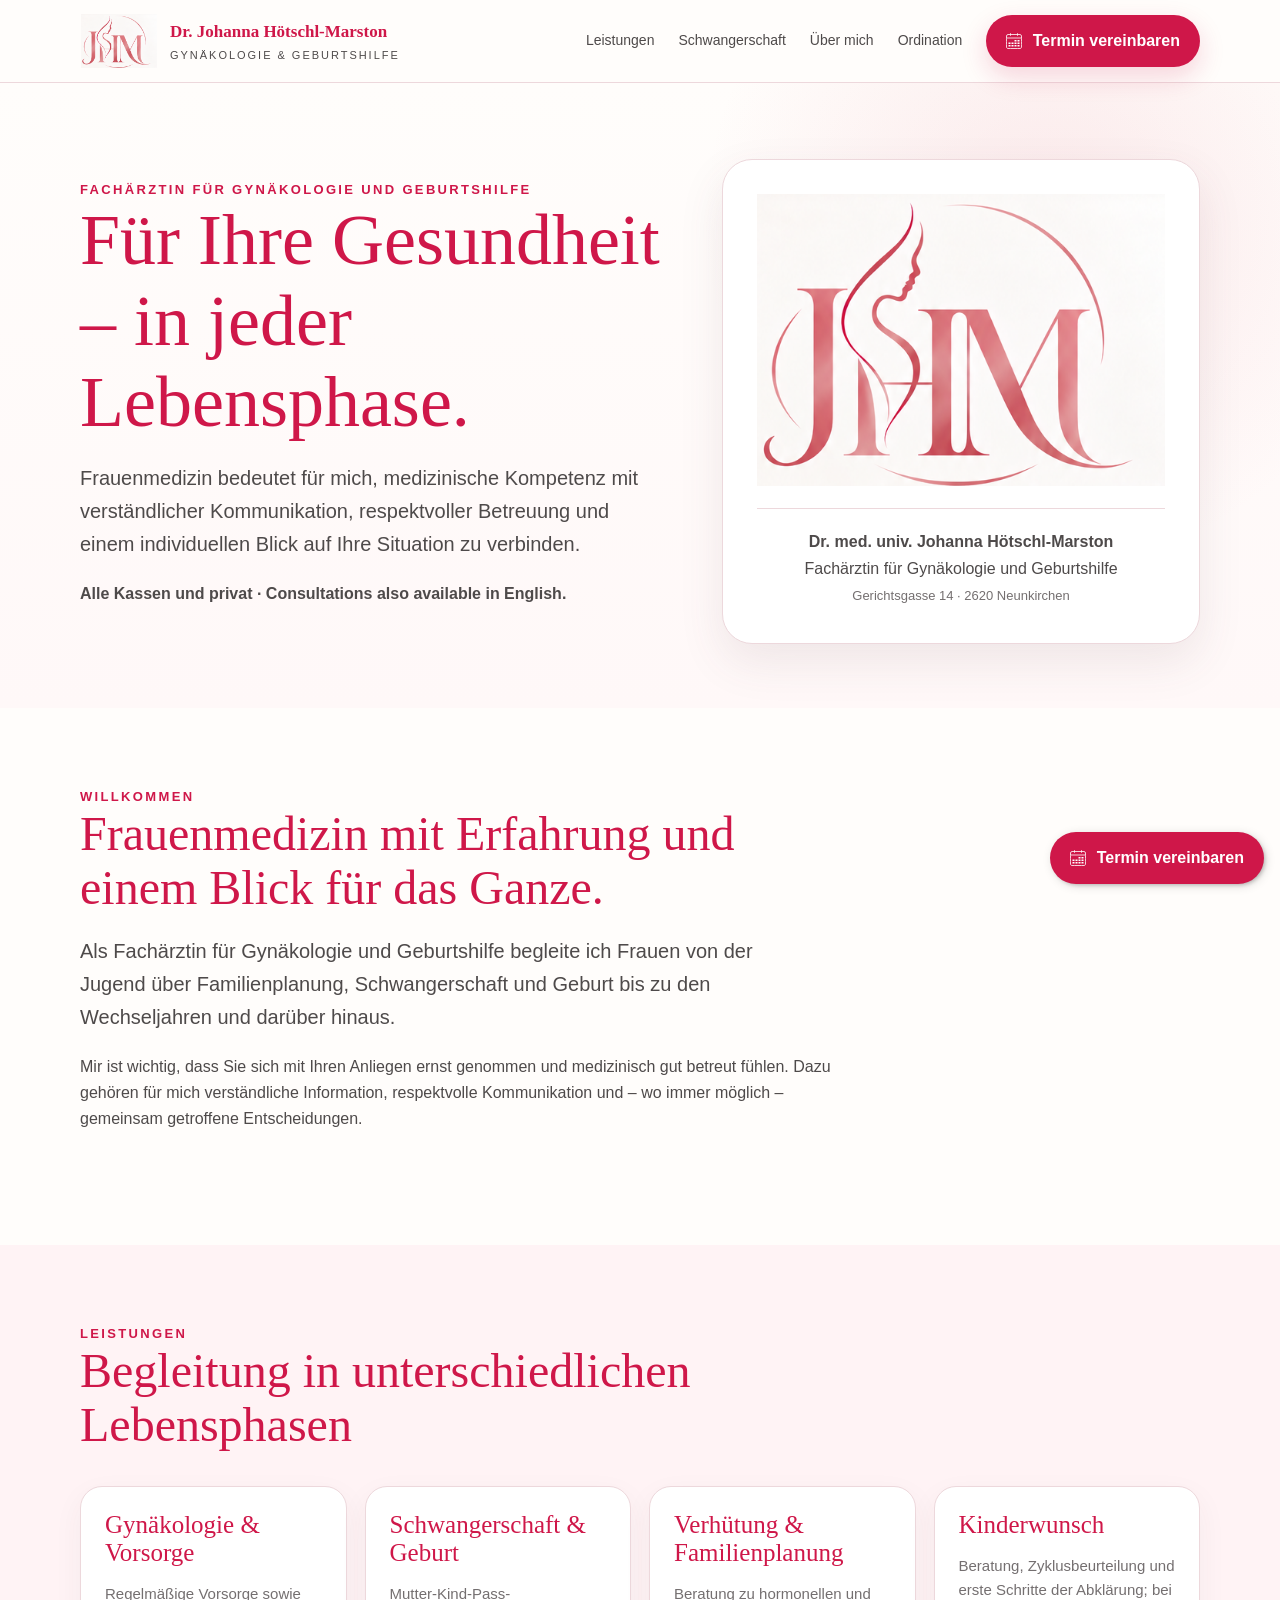
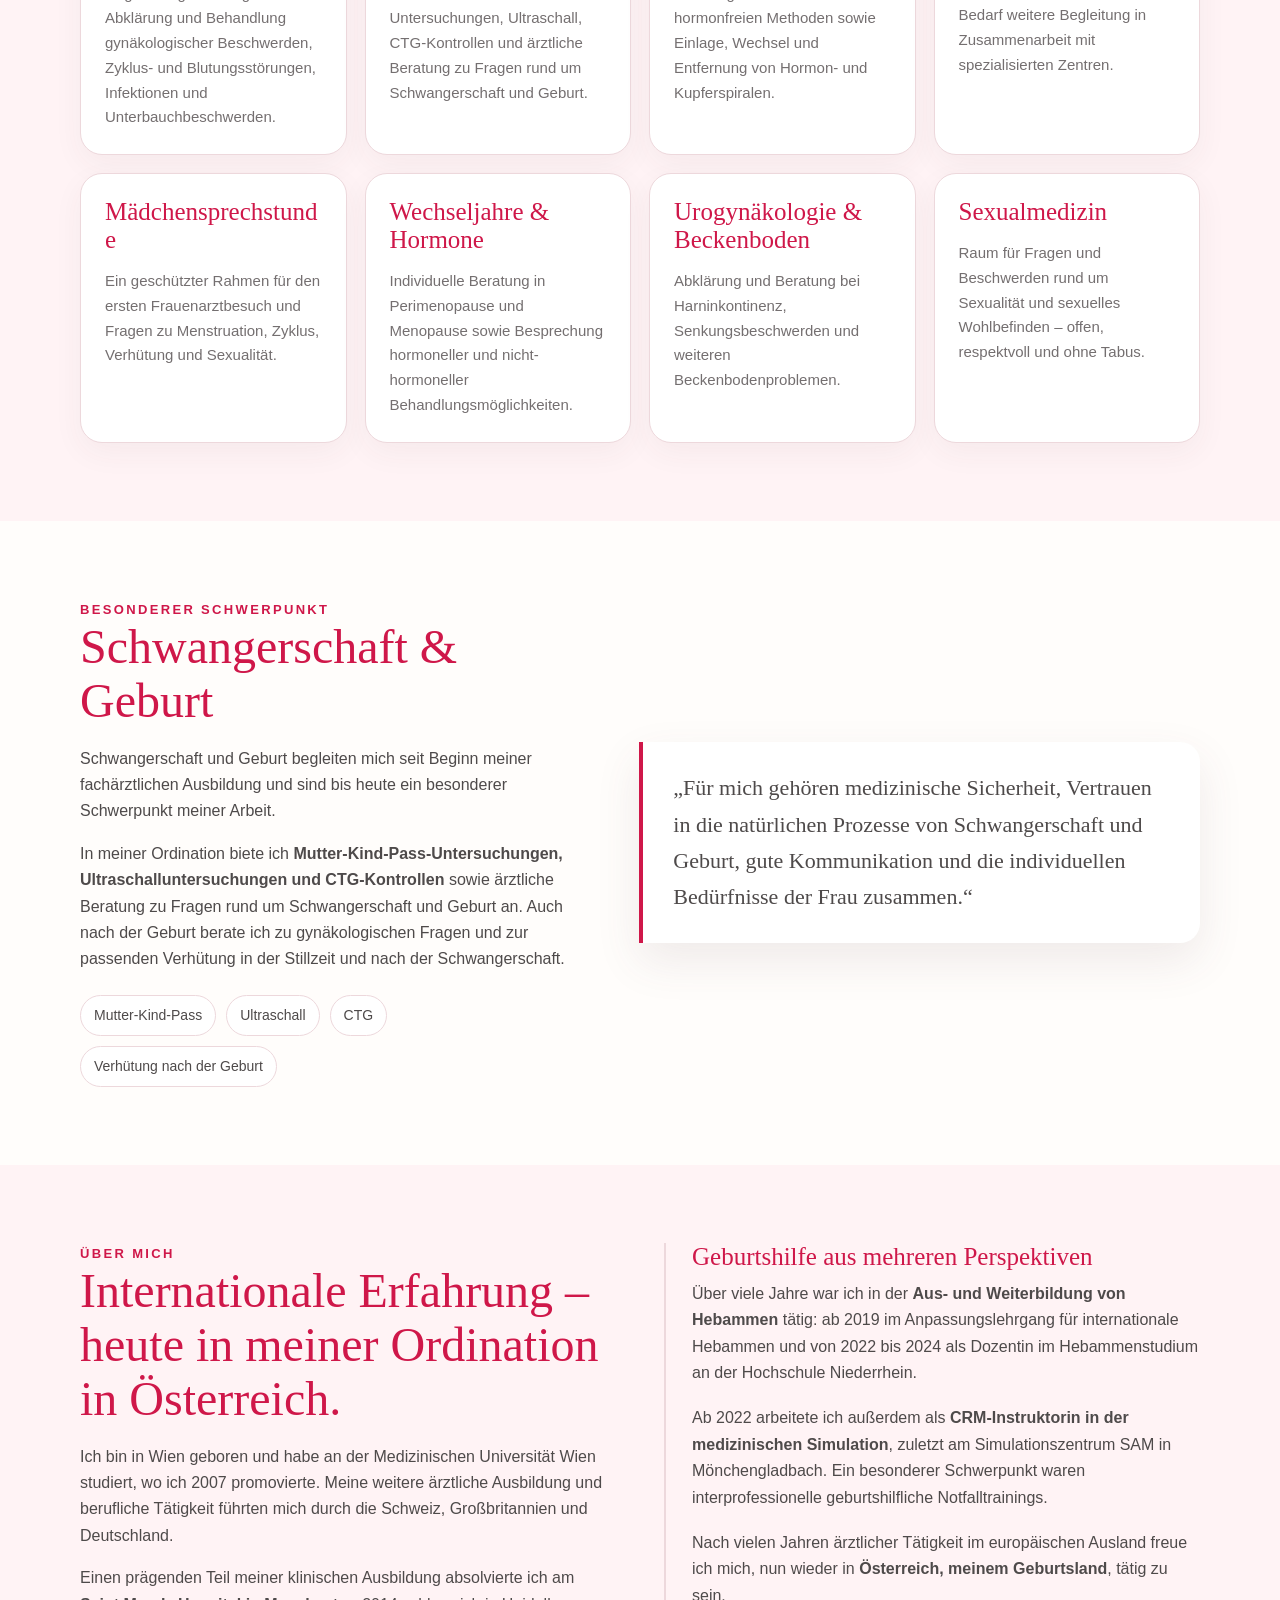
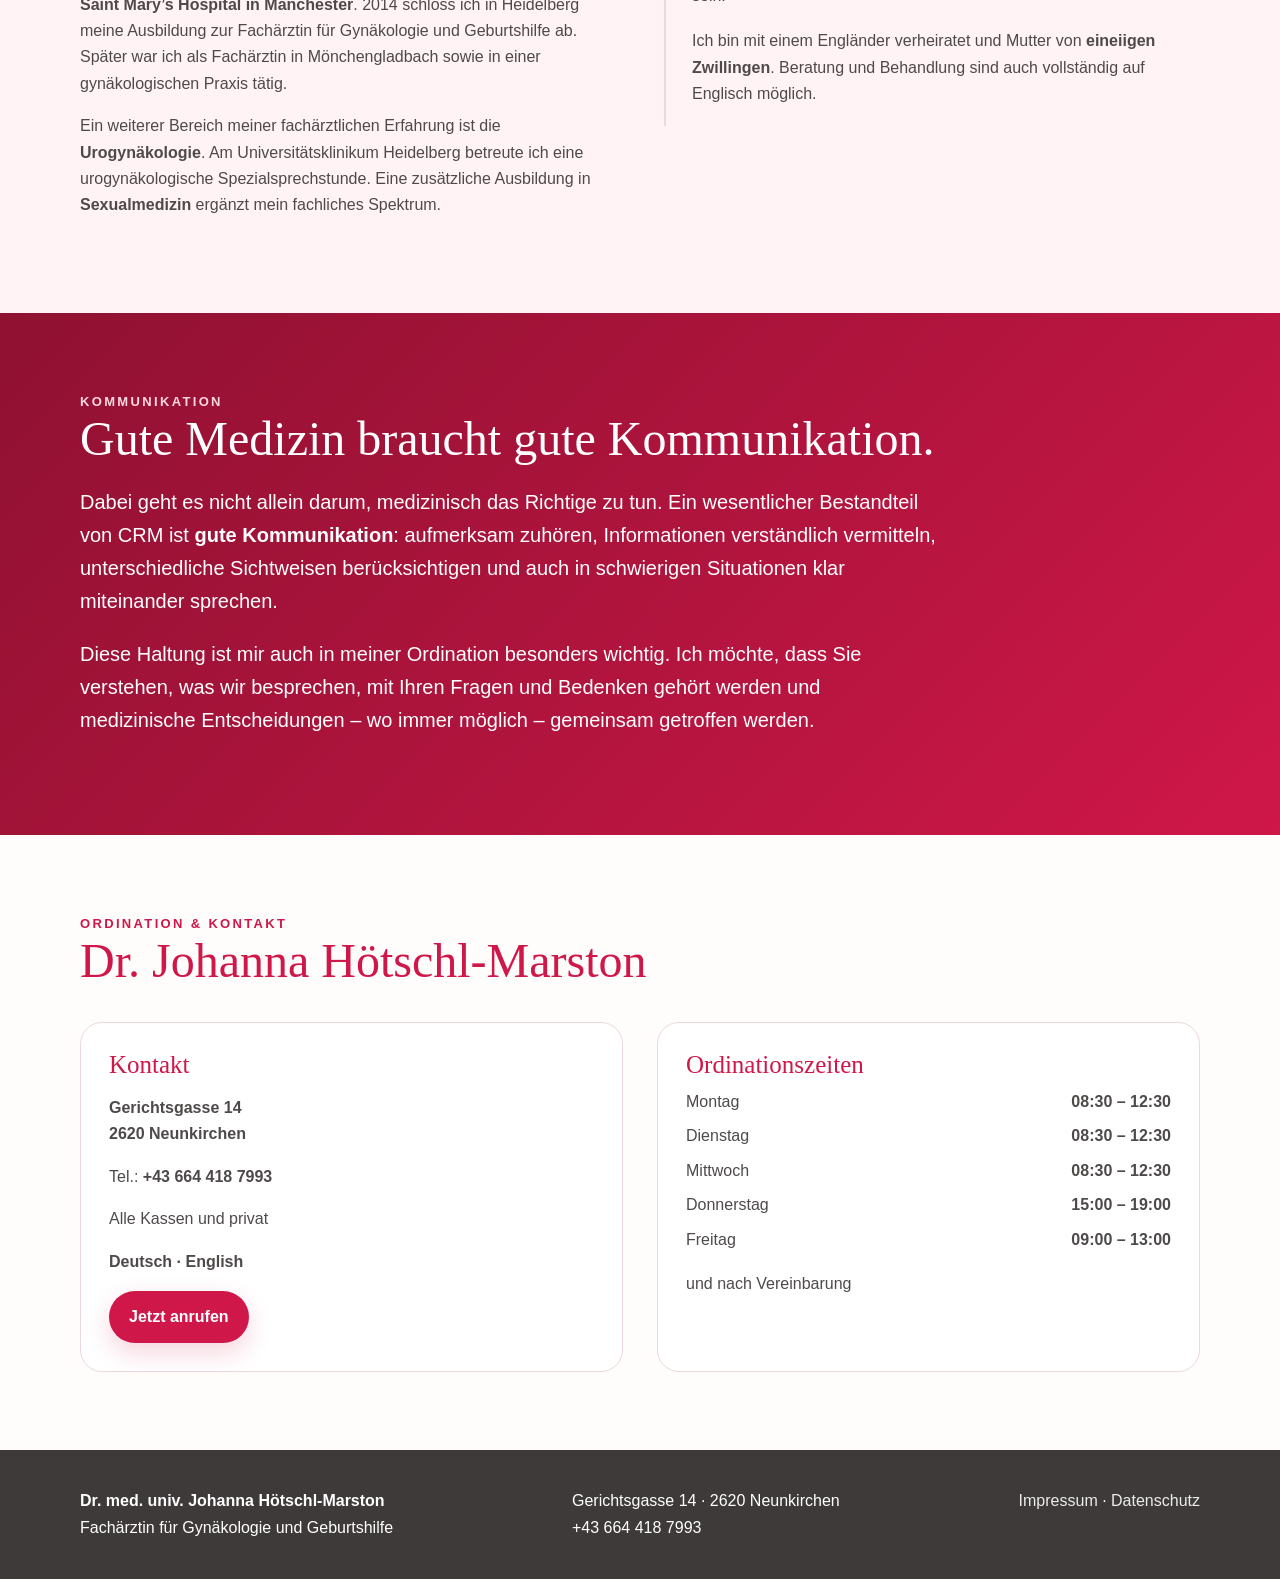
==== commit e52b89f8: "Polish hero section and service card text wrapping Remove redundant hero buttons, hyphenate long Ger" ====
--- a/index.html
+++ b/index.html
@@ -48,10 +48,6 @@
         <h1>Für Ihre Gesundheit – in jeder Lebensphase.</h1>
         <p class="lead">Frauenmedizin bedeutet für mich, medizinische Kompetenz mit verständlicher Kommunikation, respektvoller Betreuung und einem individuellen Blick auf Ihre Situation zu verbinden.</p>
         <p><strong>Alle Kassen und privat · Consultations also available in English.</strong></p>
-        <div class="hero-actions">
-          <a class="btn js-book-btn" href="#ordination">Termin & Kontakt</a>
-          <a class="btn secondary" href="#leistungen">Leistungen ansehen</a>
-        </div>
       </div>
       <div class="hero-card">
         <img src="assets/logo.png" alt="Praxislogo Dr. Johanna Hötschl-Marston">
--- a/css/styles.css
+++ b/css/styles.css
@@ -23,7 +23,7 @@
   border-bottom:1px solid var(--line)
 }
 .nav{height:82px;display:flex;align-items:center;justify-content:space-between;gap:24px}
-.nav-right{display:flex;align-items:center;gap:24px;position:relative}
+.nav-right{display:flex;align-items:center;gap:24px;position:relative;align-self:stretch}
 .nav-toggle{display:none}
 .brand{display:flex;align-items:center;gap:12px;min-width:0;flex-shrink:1}
 .brand img{width:78px;height:54px;object-fit:contain;flex-shrink:0}
@@ -65,6 +65,7 @@
   background:white;border:1px solid var(--line);border-radius:22px;
   padding:24px;box-shadow:0 10px 30px rgba(82,63,67,.05)
 }
+.card h3,.card p{overflow-wrap:break-word;-webkit-hyphens:auto;hyphens:auto}
 .card p{margin-bottom:0;color:var(--muted);font-size:15px}
 .focus{background:var(--rose-pale)}
 .focus-grid{display:grid;grid-template-columns:.95fr 1.05fr;gap:52px;align-items:center}
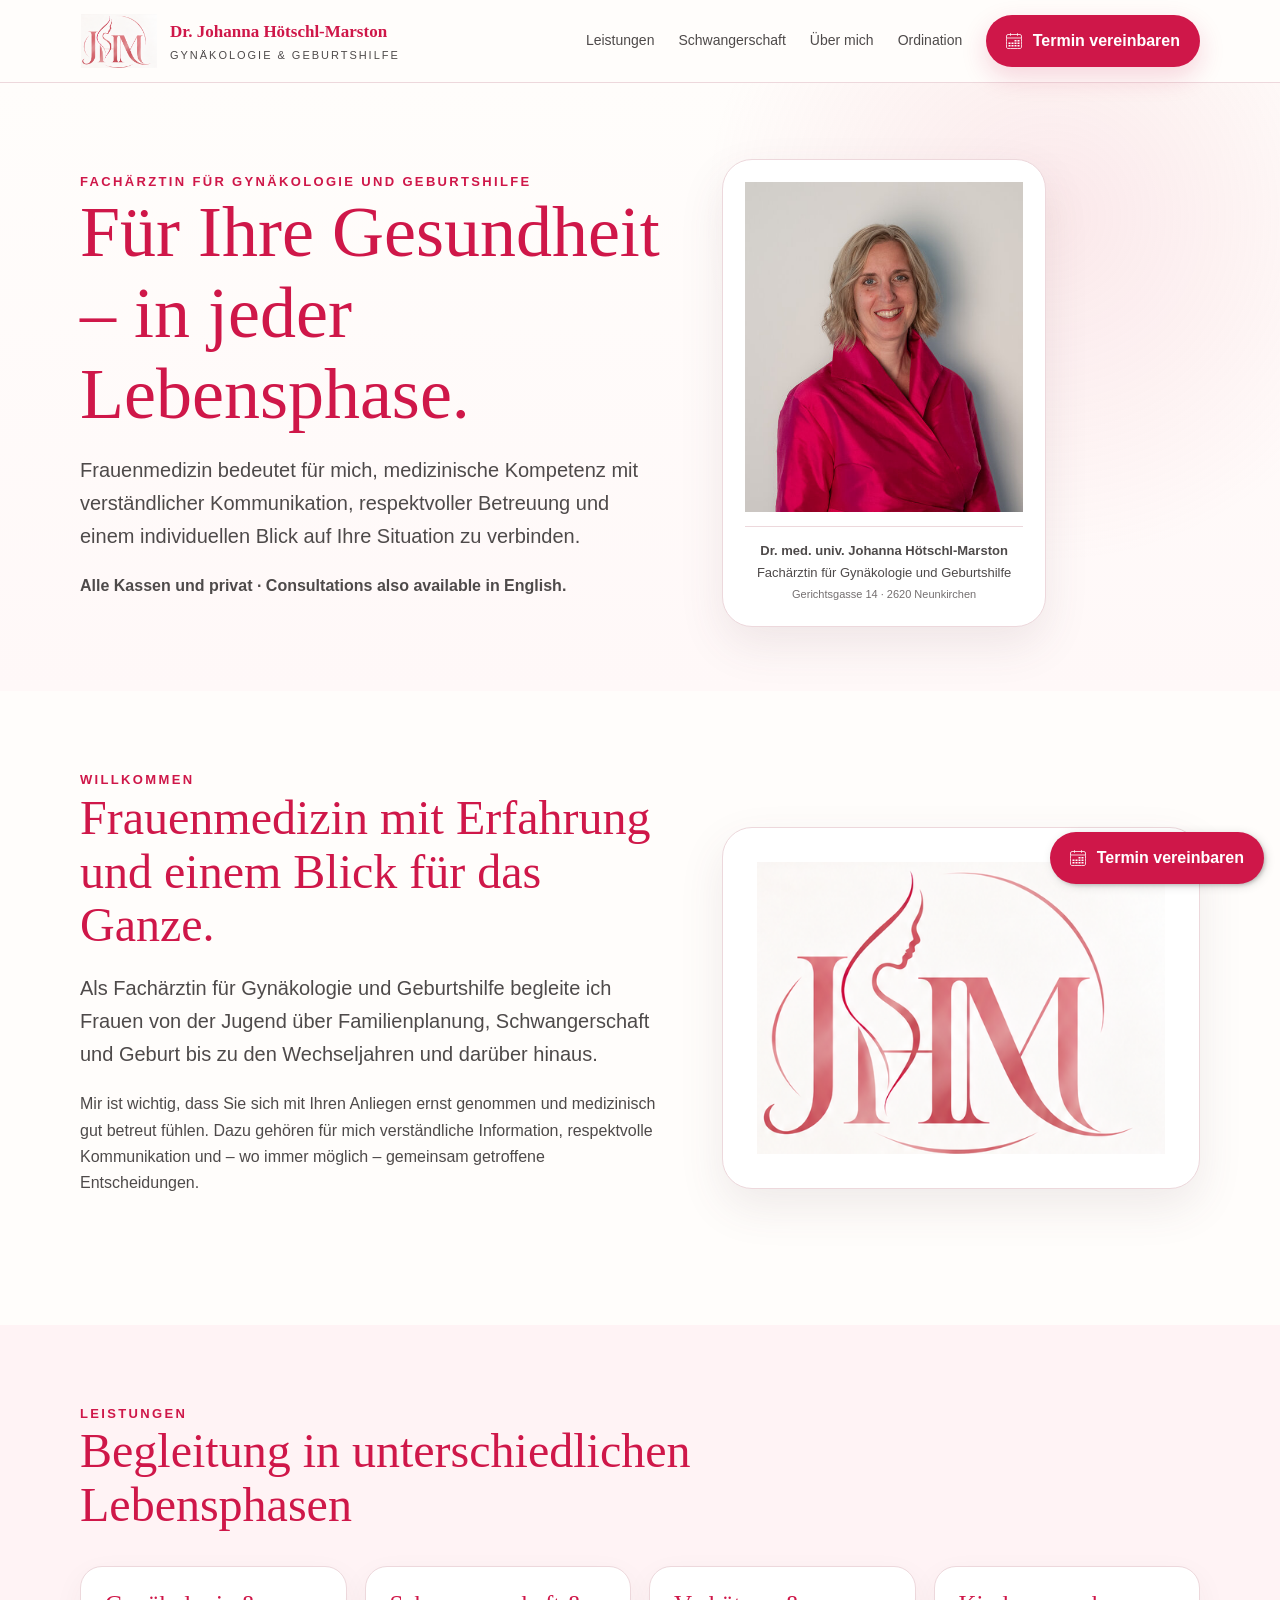
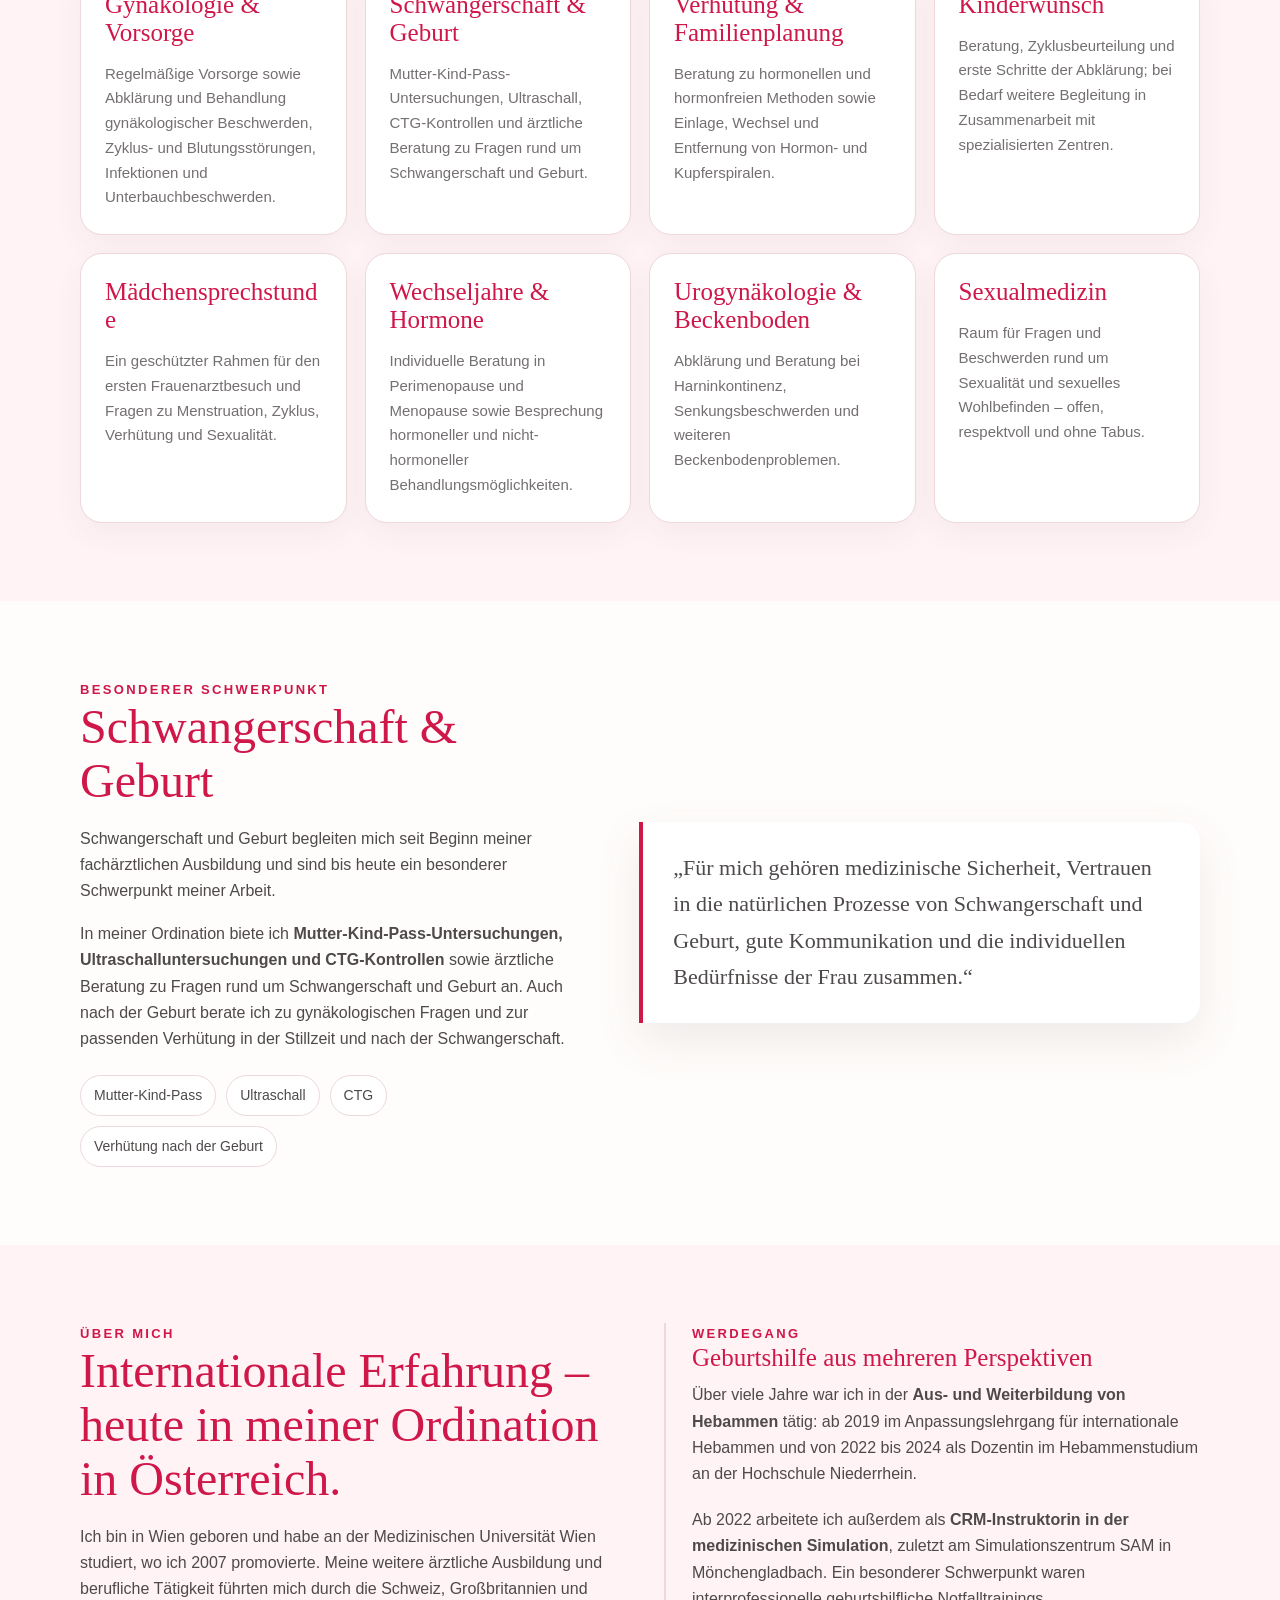
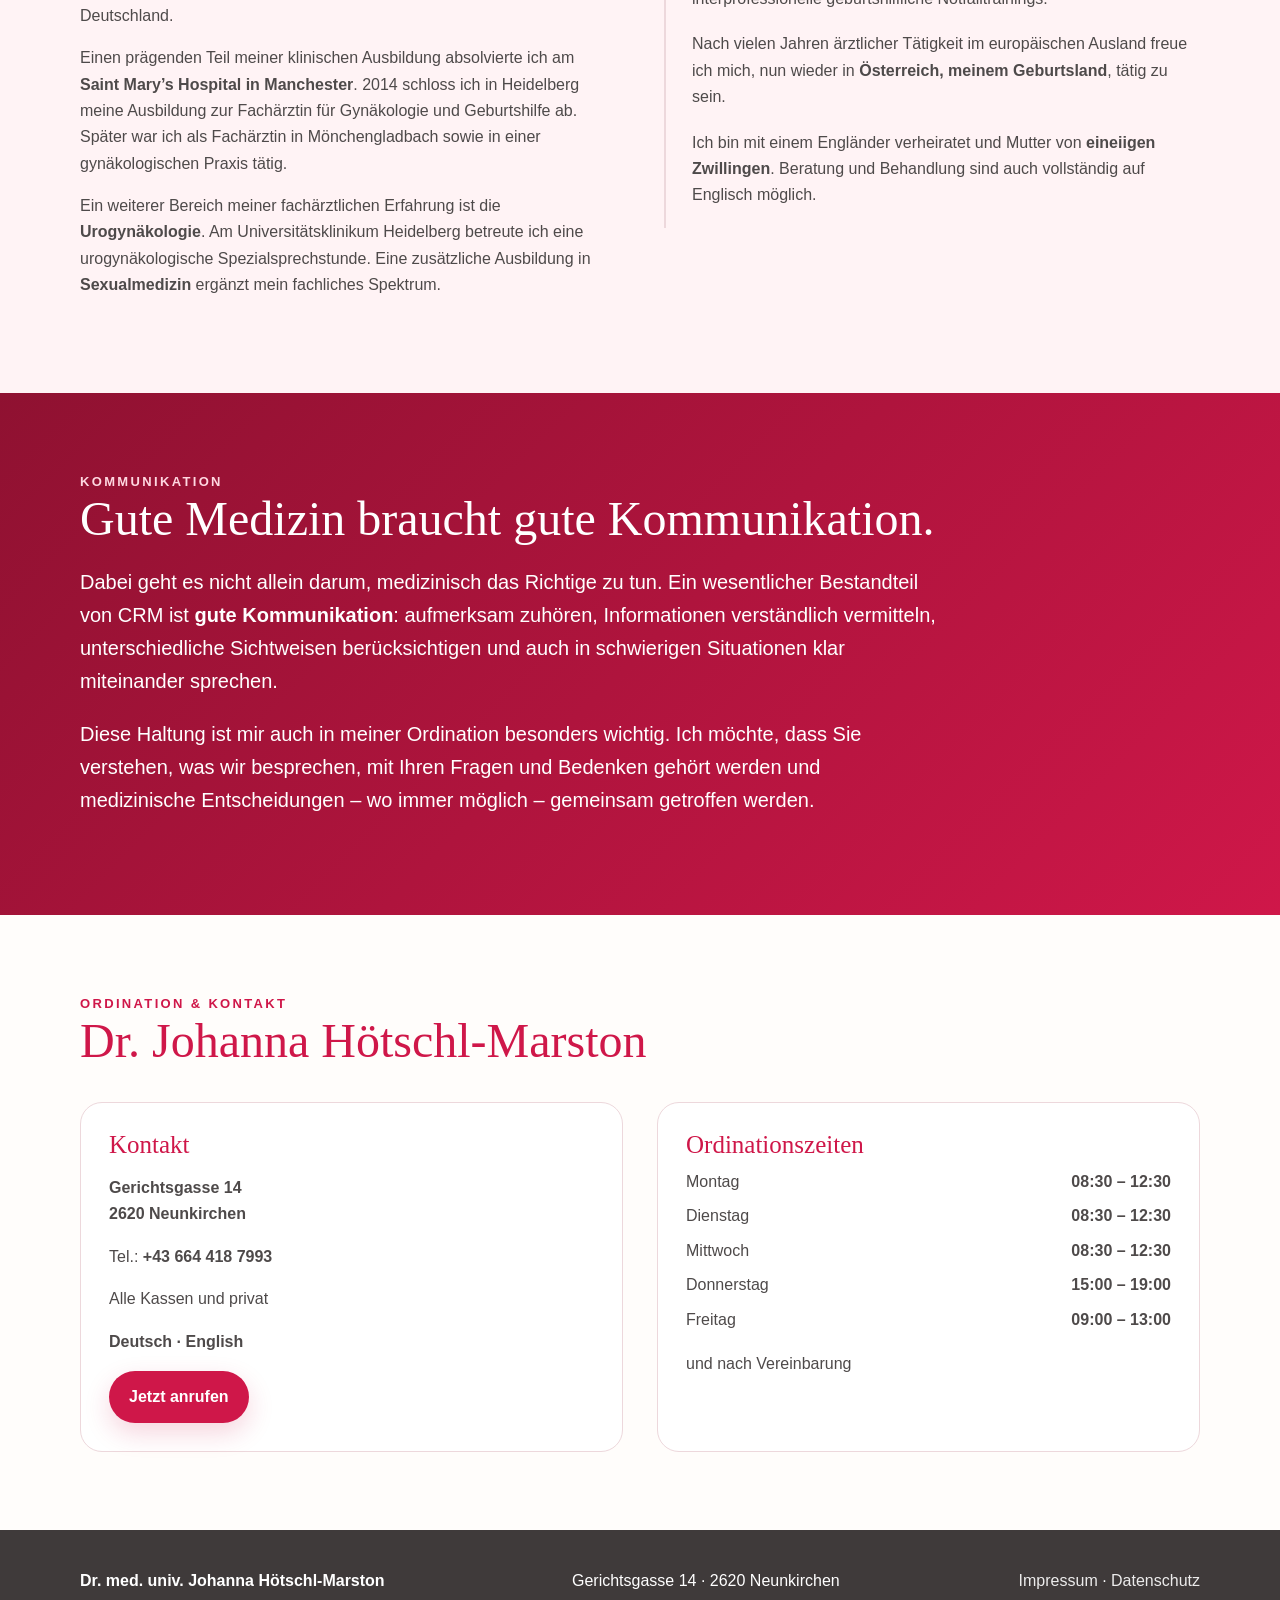
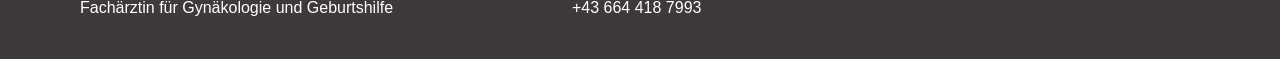
==== commit c8c332cc: "Add doctor's photo to hero and Willkommen sections Photo replaces the logo in the hero card (logo mo" ====
--- a/index.html
+++ b/index.html
@@ -49,8 +49,12 @@
         <p class="lead">Frauenmedizin bedeutet für mich, medizinische Kompetenz mit verständlicher Kommunikation, respektvoller Betreuung und einem individuellen Blick auf Ihre Situation zu verbinden.</p>
         <p><strong>Alle Kassen und privat · Consultations also available in English.</strong></p>
       </div>
-      <div class="hero-card">
-        <img src="assets/logo.png" alt="Praxislogo Dr. Johanna Hötschl-Marston">
+      <div class="hero-card hero-card-photo">
+        <img class="hero-photo" src="assets/foto-800.jpg"
+             srcset="assets/foto-480.jpg 480w, assets/foto-800.jpg 800w, assets/foto-1200.jpg 1200w"
+             sizes="(max-width: 640px) 90vw, 430px"
+             width="800" height="950"
+             alt="Dr. Johanna Hötschl-Marston">
         <div class="hero-meta">
           <strong>Dr. med. univ. Johanna Hötschl-Marston</strong><br>
           Fachärztin für Gynäkologie und Geburtshilfe<br>
@@ -61,12 +65,15 @@
   </section>
 
   <section>
-    <div class="container">
+    <div class="container hero-grid">
       <div class="section-intro">
         <div class="eyebrow">Willkommen</div>
         <h2>Frauenmedizin mit Erfahrung und einem Blick für das Ganze.</h2>
         <p class="lead">Als Fachärztin für Gynäkologie und Geburtshilfe begleite ich Frauen von der Jugend über Familienplanung, Schwangerschaft und Geburt bis zu den Wechseljahren und darüber hinaus.</p>
         <p>Mir ist wichtig, dass Sie sich mit Ihren Anliegen ernst genommen und medizinisch gut betreut fühlen. Dazu gehören für mich verständliche Information, respektvolle Kommunikation und – wo immer möglich – gemeinsam getroffene Entscheidungen.</p>
+      </div>
+      <div class="hero-card">
+        <img src="assets/logo.png" alt="Praxislogo Dr. Johanna Hötschl-Marston">
       </div>
     </div>
   </section>
@@ -117,6 +124,7 @@
         <p>Ein weiterer Bereich meiner fachärztlichen Erfahrung ist die <strong>Urogynäkologie</strong>. Am Universitätsklinikum Heidelberg betreute ich eine urogynäkologische Spezialsprechstunde. Eine zusätzliche Ausbildung in <strong>Sexualmedizin</strong> ergänzt mein fachliches Spektrum.</p>
       </div>
       <div class="timeline">
+        <div class="eyebrow">Werdegang</div>
         <h3>Geburtshilfe aus mehreren Perspektiven</h3>
         <p>Über viele Jahre war ich in der <strong>Aus- und Weiterbildung von Hebammen</strong> tätig: ab 2019 im Anpassungslehrgang für internationale Hebammen und von 2022 bis 2024 als Dozentin im Hebammenstudium an der Hochschule Niederrhein.</p>
         <p>Ab 2022 arbeitete ich außerdem als <strong>CRM-Instruktorin in der medizinischen Simulation</strong>, zuletzt am Simulationszentrum SAM in Mönchengladbach. Ein besonderer Schwerpunkt waren interprofessionelle geburtshilfliche Notfalltrainings.</p>
--- a/css/styles.css
+++ b/css/styles.css
@@ -55,7 +55,11 @@
   background:white;border:1px solid var(--line);border-radius:30px;
   padding:34px;box-shadow:var(--shadow)
 }
-.hero-card img{width:100%;max-width:430px;margin:auto}
+.hero-card img{width:100%;max-width:430px;height:auto;margin:auto}
+.hero-card img.hero-photo{max-width:280px}
+.hero-card-photo{max-width:324px;padding:22px;justify-self:start}
+.hero-card-photo .hero-meta{margin-top:14px;padding-top:13px;font-size:13px}
+.hero-card-photo .hero-meta .small{font-size:11px}
 .hero-meta{text-align:center;border-top:1px solid var(--line);margin-top:22px;padding-top:20px}
 .hero-actions{display:flex;gap:12px;flex-wrap:wrap;margin-top:26px}
 section{padding:78px 0}
